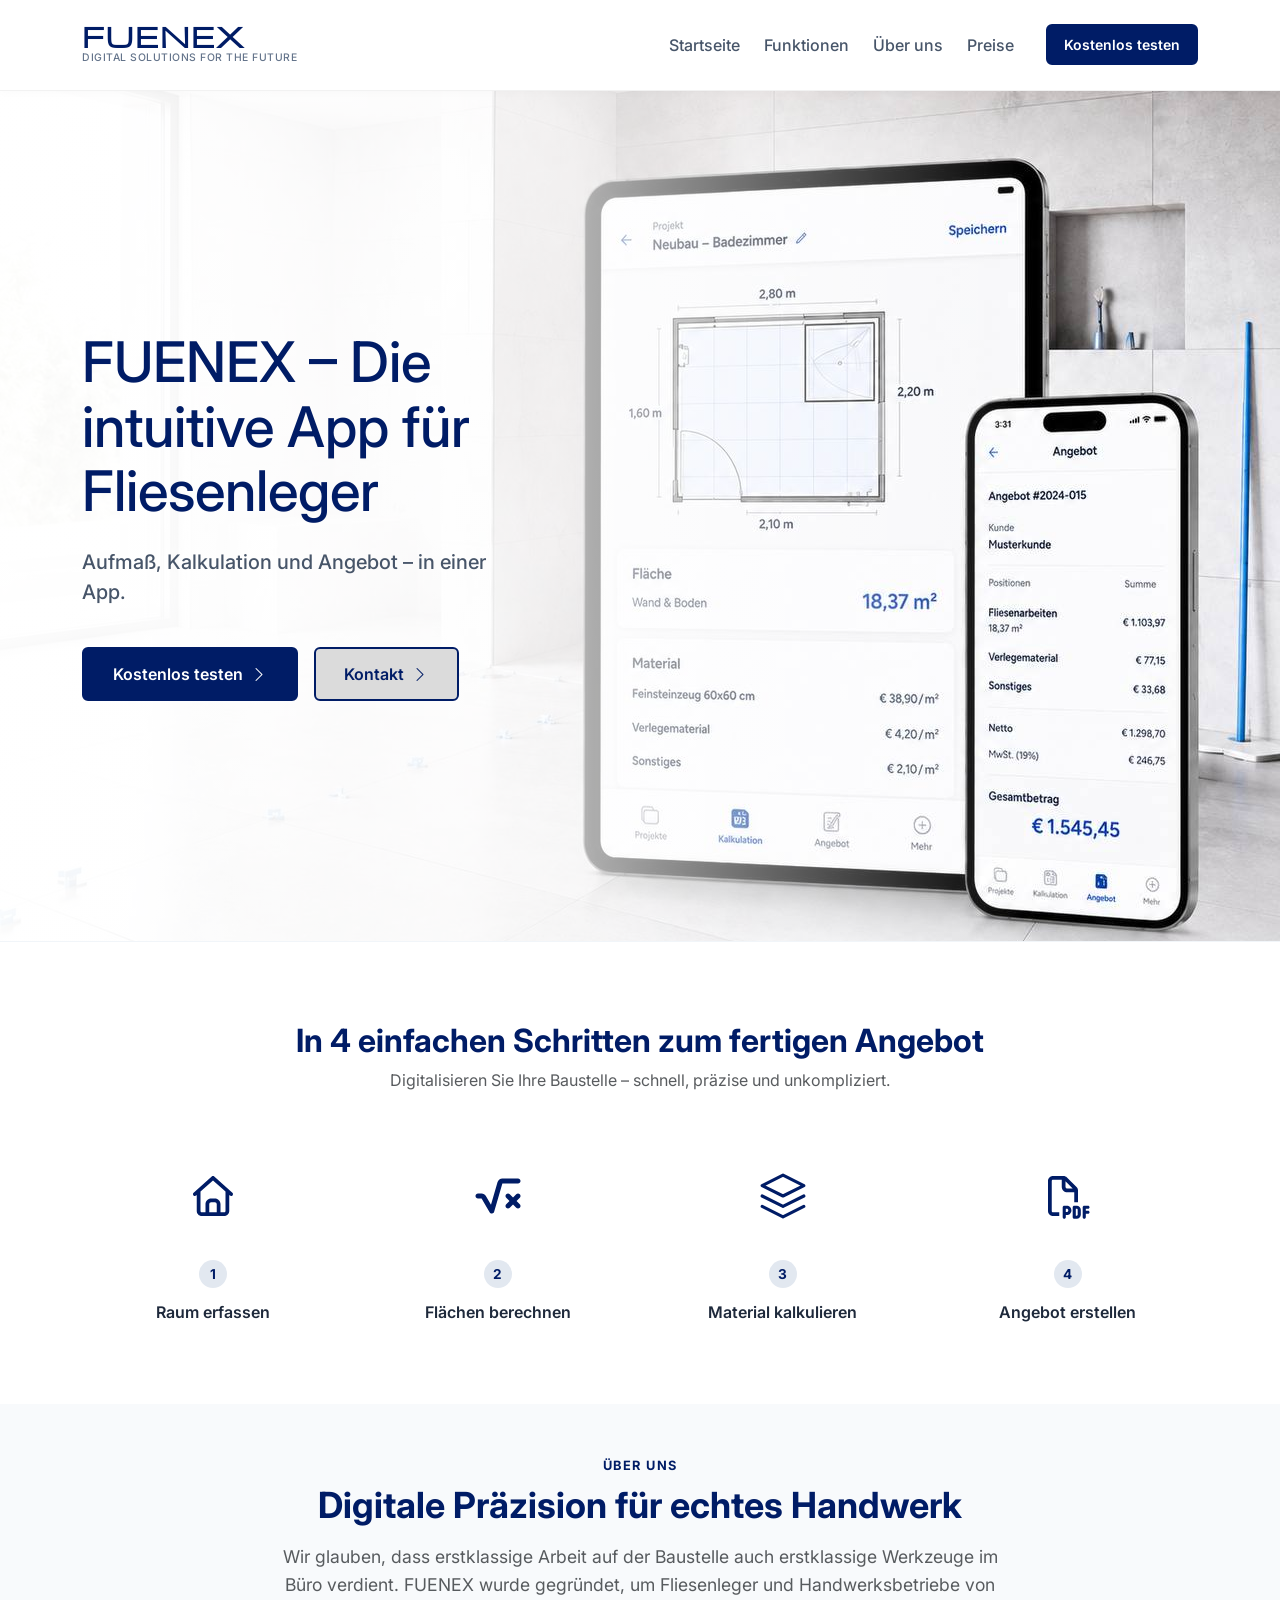
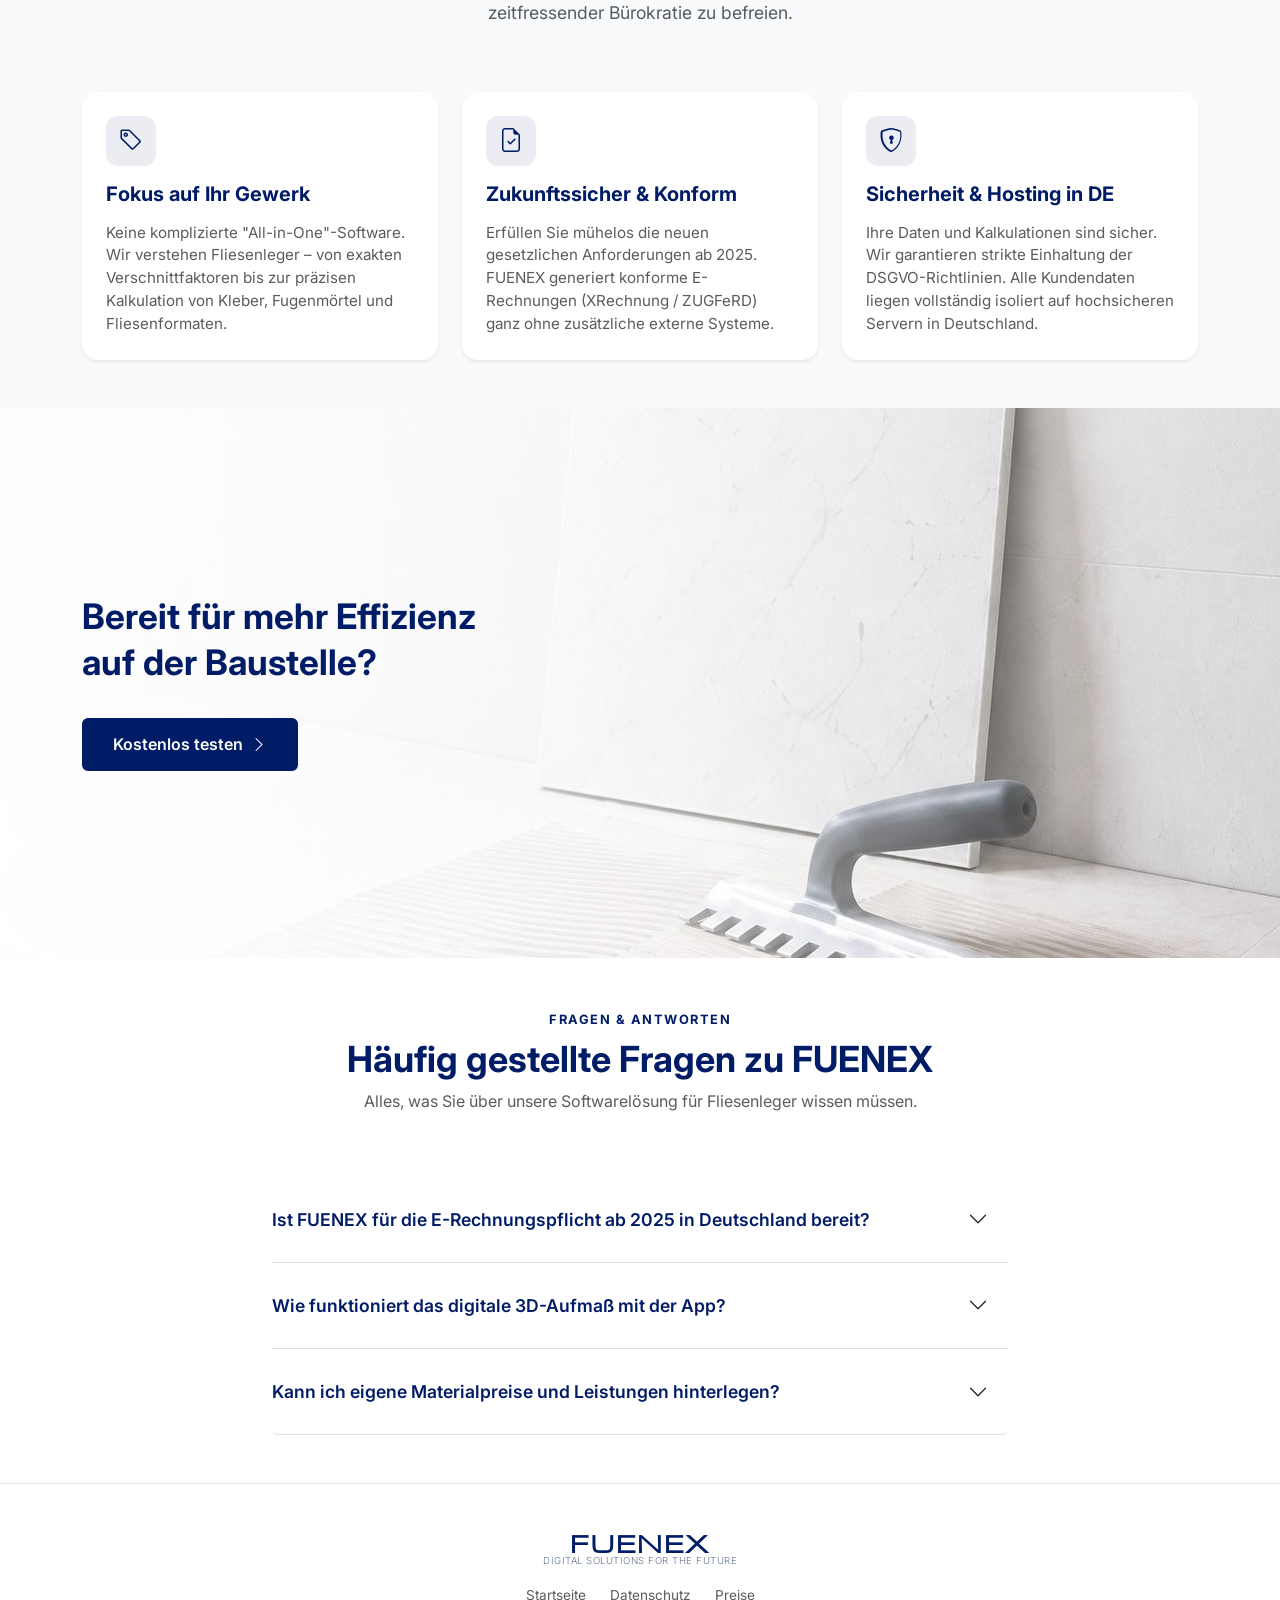
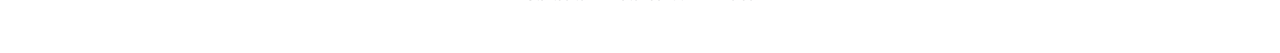
==== index.html @ 533737bd "update" ====
<!DOCTYPE html>
<html lang="de">

<head>
    <meta charset="UTF-8">
    <meta name="viewport" content="width=device-width, initial-scale=1.0">

    <!-- SEO: Оптимизированный заголовок (до 60 символов) -->
    <title>FUENEX | Die intuitive App für Fliesenleger</title>

    <!-- SEO: Мета-описание (140-160 символов с ключевыми словами) -->
    <meta name="description"
        content="Die Software & App für Fliesenleger in Deutschland. Mobiles Aufmaß, präzise Materialkalkulation und rechtssichere Angebote in unter 10 Minuten erstellen.">

    <!-- SEO: Каноническая ссылка -->
    <link rel="canonical" href="https://fuenex.de/">

    <!-- Social Media SEO (Open Graph) -->
    <meta property="og:type" content="website">
    <meta property="og:title" content="FUENEX | Die App für Fliesenleger - Aufmaß & Angebot">
    <meta property="og:description"
        content="Schnelles mobiles Aufmaß, präzise Materialberechnung und rechtssichere Angebote (ZUGFeRD/XRechnung) direkt auf der Baustelle erstellen.">
    <meta property="og:url" content="https://fuenex.de/">
    <meta property="og:image" content="https://fuenex.de/images/og-share.jpg">
    <meta property="og:site_name" content="FUENEX">

    <!-- Twitter Card -->
    <meta name="twitter:card" content="summary_large_image">
    <meta name="twitter:title" content="FUENEX | Die App für Fliesenleger">
    <meta name="twitter:description"
        content="Mobiles Aufmaß und rechtssichere Angebote für Fliesenleger-Betriebe direkt auf dem Smartphone erstellen.">

    <!-- Иконка -->
    <link rel="icon" type="image/svg+xml"
        href="data:image/svg+xml,<svg xmlns=%22http://www.w3.org/2000/svg%22 viewBox=%220 0 100 100%22><rect width=%22100%22 height=%22100%22 rx=%2225%22 fill=%22%23001C66%22/><text y=%2272%22 x=%2227%22 font-family=%22Inter, sans-serif%22 font-size=%2265%22 font-weight=%22800%22 fill=%22%23FFFFFF%22>F</text></svg>">

    <!-- Bootstrap 5 CSS -->
    <link href="https://cdn.jsdelivr.net/npm/bootstrap@5.3.2/dist/css/bootstrap.min.css" rel="stylesheet">
    <!-- Bootstrap Icons -->
    <link href="https://cdn.jsdelivr.net/npm/bootstrap-icons@1.11.1/font/bootstrap-icons.css" rel="stylesheet">
    <!-- Google Fonts -->
    <link rel="preconnect" href="https://fonts.googleapis.com">
    <link rel="preconnect" href="https://fonts.gstatic.com" crossorigin>
    <link
        href="https://fonts.googleapis.com/css2?family=Inter:wght@300;400;500;600;700;800&family=Michroma&display=swap"
        rel="stylesheet">
    <link rel="stylesheet" href="styles.css">

    <!-- Стили для плавного скролла и компенсации высоты закрепленного хедера -->
    <style>
        html {
            scroll-behavior: smooth;
            scroll-padding-top: 85px; 
        }
        
        .sticky-navbar {
            position: sticky;
            top: 0;
            z-index: 1030;
            background-color: rgba(255, 255, 255, 0.95);
            backdrop-filter: blur(8px);
            border-bottom: 1px solid rgba(0, 0, 0, 0.05);
            box-shadow: 0 2px 10px rgba(0, 0, 0, 0.02);
        }

        .navbar-nav .nav-link {
            color: #475569;
            font-weight: 500;
            transition: color 0.2s ease;
        }

        .navbar-nav .nav-link:hover,
        .navbar-nav .nav-link:focus {
            color: #001C66;
        }

    </style>

    <!-- SEO & AI: Схема 1 (SoftwareApplication) -->
    <script type="application/ld+json">
    {
        "@context": "https://schema.org",
        "@type": "SoftwareApplication",
        "name": "FUENEX",
        "operatingSystem": "iOS, Web",
        "applicationCategory": "BusinessApplication",
        "offers": {
          "@type": "Offer",
          "price": "0",
          "priceCurrency": "EUR"
        },
        "description": "Die intuitive App und Software für Fliesenleger. Erstellen Sie präzise Materialkalkulationen und rechtssichere Angebote direkt vor Ort beim Kunden.",
        "featureList": "Mobiles 3D-Aufmaß, Materialberechnung für Kleber und Fugenmörtel, PDF-Angebotserstellung, E-Rechnung GoBD-konform (ZUGFeRD/XRechnung)"
    }
    </script>

    <!-- SEO & AI: Схема 2 (FAQPage) -->
    <script type="application/ld+json">
    {
      "@context": "https://schema.org",
      "@type": "FAQPage",
      "mainEntity": [{
        "@type": "Question",
        "name": "Ist FUENEX für die E-Rechnungspflicht ab 2025 in Deutschland bereit?",
        "acceptedAnswer": {
          "@type": "Answer",
          "text": "Ja. FUENEX unterstützt die gesetzlichen Vorgaben der E-Rechnungspflicht in Deutschland ab dem 1. Januar 2025. Die App generiert automatisch GoBD-konforme elektronische Rechnungen im ZUGFeRD- und XRechnung-Format."
        }
      }, {
        "@type": "Question",
        "name": "Wie funktioniert das digitale 3D-Aufmaß mit der App?",
        "acceptedAnswer": {
          "@type": "Answer",
          "text": "Mit einem LiDAR-fähigen Apple-Gerät (ab iPhone 12 Pro) nutzt FUENEX die Apple RoomPlan API, um Wände, Fenster, Türen und Nischen automatisch zu vermessen. Für andere Geräte gibt es einen manuellen Eingabemodus."
        }
      }, {
        "@type": "Question",
        "name": "Kann ich eigene Materialpreise und Leistungen hinterlegen?",
        "acceptedAnswer": {
          "@type": "Answer",
          "text": "Ja. Im Firmenprofil können Sie eigene Leistungskataloge und Material-Preislisten für Fliesen, Kleber, Fugenmörtel und Arbeitszeit anlegen, die automatisch für die Angebotserstellung genutzt werden."
        }
      }]
    }
    </script>

    <script>
        !function(t,e){var o,n,p,r;e.__SV||(window.posthog=e,e._i=[],e.init=function(i,s,a){function g(t,e){var o=e.split(".");2==o.length&&(t=t[o[0]],e=o[1]),t[e]=function(){t.push([e].concat(Array.prototype.slice.call(arguments,0)))}}var u=e;for("undefined"!=typeof a?u=e[a]=[]:a="posthog",u.people=u.people||[],u.toString=function(t){var e="posthog";return"posthog"!==a&&(e+="."+a),t||(e+=" (stub)"),e},u.people.toString=function(){return u.toString(1)+".people (stub)"},o="capture identify alias people.set people.set_once set_config register register_once unregister opt_out_capturing has_opted_out_capturing opt_in_capturing reset isFeatureEnabled onFeatureFlags getFeatureFlag getFeatureFlagPayload reloadFeatureFlags group updateEarlyAccessFeatureEnrollment getEarlyAccessFeatures getActiveMatchingSurveys getSurveys onSessionId".split(" "),n=0;n<o.length;n++)g(u,o[n]);e._i.push([i,s,a])},e.__SV=1.0,o=t.createElement("script"),o.type="text/javascript",o.async=!0,o.src=s.api_host+"/static/array.js",(r=t.getElementsByTagName("script")[0]).parentNode.insertBefore(o,r))}
        (document,window.posthog||[]);
        posthog.init('<ВАШ_API_KEY_ИЗ_КАБИНЕТА>', {api_host: 'https://us.i.posthog.com'})
    </script>
    
</head>

<body>

    <!-- Навигация (Закрепленная адаптивная шапка) -->
    <nav class="navbar navbar-expand-lg sticky-navbar">
        <div class="container">
            <!-- Логотип -->
            <a class="navbar-brand d-flex flex-column align-items-start" href="#home">
                <span class="brand-logo">FUENEX</span>
                <span class="brand-sub">Digital Solutions for the Future</span>
            </a>

            <!-- Мобильная кнопка-гамбургер -->
            <button class="navbar-toggler border-0" type="button" data-bs-toggle="collapse" data-bs-target="#navbarNav"
                aria-controls="navbarNav" aria-expanded="false" aria-label="Toggle navigation">
                <span class="navbar-toggler-icon"></span>
            </button>

            <!-- Меню навигации -->
            <div class="collapse navbar-collapse" id="navbarNav">
                <ul class="navbar-nav ms-auto align-items-lg-center gap-2 pt-3 pt-lg-0">
                    <li class="nav-item">
                        <a class="nav-link" href="#home">Startseite</a>
                    </li>
                    <li class="nav-item">
                        <a class="nav-link" href="#funktionen">Funktionen</a>
                    </li>
                    <li class="nav-item">
                        <a class="nav-link" href="#ueber-uns">Über uns</a>
                    </li>
                    <li class="nav-item">
                        <a class="nav-link" href="preise.html">Preise</a>
                    </li>
                    <li class="nav-item ms-lg-3 mt-2 mt-lg-0">
                        <a href="https://home-build.smartsoftsystem.de"
                            class="btn btn-custom-primary btn-sm py-2 px-3 w-100 w-lg-auto text-white">
                            Kostenlos testen
                        </a>
                    </li>
                </ul>
            </div>
        </div>
    </nav>

    <!-- Первый экран (Hero) - Картинка на фоне, text поверх -->
    <header class="hero-section" id="home">
        <div class="container">
            <div class="row">
                <!-- Текст занимает 5 колонок из 12 на больших экранах -->
                <div class="col-lg-5 text-center text-lg-start">
                    <h1 class="hero-title ">FUENEX – Die intuitive App für Fliesenleger</h1>
                    <p class="hero-subtitle">Aufmaß, Kalkulation und Angebot – in einer App.</p>
                    <div class="d-flex flex-column flex-sm-row justify-content-center justify-content-lg-start gap-3">
                        <a href="https://home-build.smartsoftsystem.de" class="btn btn-custom-primary">
                            Kostenlos testen <i class="bi bi-chevron-right ms-1"></i>
                        </a>
                        <button type="button" class="btn btn-custom-outline button_contact_us"
                            data-bs-toggle="modal" data-bs-target="#contactModal">
                            Kontakt <i class="bi bi-chevron-right ms-1"></i>
                        </button>
                    </div>
                </div>
            </div>
        </div>
    </header>

    <!-- Блок процесса (Шаги 1-4) -->
    <section class="process-section" id="funktionen">
        <div class="container">
            <div class="row justify-content-center mb-5">
                <div class="col-lg-8 text-center">
                    <h2 class="fw-bold" style="color: #001C66; font-size: 2rem;">In 4 einfachen Schritten zum fertigen Angebot</h2>
                    <p class="text-muted">Digitalisieren Sie Ihre Baustelle – schnell, präzise und unkompliziert.</p>
                </div>
            </div>

            <div class="row g-4 justify-content-center">

                <!-- Шаг 1 -->
                <div class="col-6 col-lg-3">
                    <div class="step-container">
                        <div class="step-icon-wrapper">
                            <svg xmlns="http://www.w3.org/2000/svg" viewBox="0 0 640 640">
                                <path
                                    d="M304 70.1C313.1 61.9 326.9 61.9 336 70.1L568 278.1C577.9 286.9 578.7 302.1 569.8 312C560.9 321.9 545.8 322.7 535.9 313.8L527.9 306.6L527.9 511.9C527.9 547.2 499.2 575.9 463.9 575.9L175.9 575.9C140.6 575.9 111.9 547.2 111.9 511.9L111.9 306.6L103.9 313.8C94 322.6 78.9 321.8 70 312C61.1 302.2 62 287 71.8 278.1L304 70.1zM320 120.2L160 263.7L160 512C160 520.8 167.2 528 176 528L224 528L224 424C224 384.2 256.2 352 296 352L344 352C383.8 352 416 384.2 416 424L416 528L464 528C472.8 528 480 520.8 480 512L480 263.7L320 120.3zM272 528L368 528L368 424C368 410.7 357.3 400 344 400L296 400C282.7 400 272 410.7 272 424L272 528z" />
                            </svg>
                        </div>
                        <div class="step-number">1</div>
                        <div class="step-text">Raum erfassen</div>
                    </div>
                </div>

                <!-- Шаг 2 -->
                <div class="col-6 col-lg-3">
                    <div class="step-container">
                        <div class="step-icon-wrapper">
                            <svg xmlns="http://www.w3.org/2000/svg" viewBox="0 0 640 640">
                                <path
                                    d="M314.6 142.1C322.6 114.8 347.6 96 376 96L576 96C593.7 96 608 110.3 608 128C608 145.7 593.7 160 576 160L376 160L270.7 521C267.1 533.3 256.6 542.2 243.9 543.8C231.2 545.4 218.8 539.2 212.4 528.2L109.6 352L64 352C46.3 352 32 337.7 32 320C32 302.3 46.3 288 64 288L109.6 288C132.4 288 153.4 300.1 164.9 319.8L230.1 431.6L314.5 142.1zM425.4 297.4C437.9 284.9 458.2 284.9 470.7 297.4L512.1 338.8L553.5 297.4C566 284.9 586.3 284.9 598.8 297.4C611.3 309.9 611.3 330.2 598.8 342.7L557.4 384.1L598.8 425.5C611.3 438 611.3 458.3 598.8 470.8C586.3 483.3 566 483.3 553.5 470.8L512.1 429.4L470.7 470.8C458.2 483.3 437.9 483.3 425.4 470.8C412.9 458.3 412.9 438 425.4 425.5L466.8 384.1L425.4 342.7C412.9 330.2 412.9 309.9 425.4 297.4z" />
                            </svg>
                        </div>
                        <div class="step-number">2</div>
                        <div class="step-text">Flächen berechnen</div>
                    </div>
                </div>

                <!-- Шаг 3 -->
                <div class="col-6 col-lg-3">
                    <div class="step-container">
                        <div class="step-icon-wrapper">
                            <!-- SVG иконка слоев материала -->
                            <svg viewBox="0 0 24 24" fill="none" stroke="currentColor" stroke-width="1.5"
                                stroke-linecap="round" stroke-linejoin="round">
                                <path d="M12 2L2 7l10 5 10-5-10-5zM2 17l10 5 10-5M2 12l10 5 10-5" />
                            </svg>
                        </div>
                        <div class="step-number">3</div>
                        <div class="step-text">Material kalkulieren</div>
                    </div>
                </div>

                <!-- Шаг 4 -->
                <div class="col-6 col-lg-3">
                    <div class="step-container">
                        <div class="step-icon-wrapper">
                            <svg xmlns="http://www.w3.org/2000/svg" viewBox="0 0 640 640">
                                <path
                                    d="M240 112L128 112C119.2 112 112 119.2 112 128L112 512C112 520.8 119.2 528 128 528L208 528L208 576L128 576C92.7 576 64 547.3 64 512L64 128C64 92.7 92.7 64 128 64L261.5 64C278.5 64 294.8 70.7 306.8 82.7L429.3 205.3C441.3 217.3 448 233.6 448 250.6L448 400.1L400 400.1L400 272.1L312 272.1C272.2 272.1 240 239.9 240 200.1L240 112.1zM380.1 224L288 131.9L288 200C288 213.3 298.7 224 312 224L380.1 224zM272 444L304 444C337.1 444 364 470.9 364 504C364 537.1 337.1 564 304 564L292 564L292 592C292 603 283 612 272 612C261 612 252 603 252 592L252 464C252 453 261 444 272 444zM304 524C315 524 324 515 324 504C324 493 315 484 304 484L292 484L292 524L304 524zM400 444L432 444C460.7 444 484 467.3 484 496L484 560C484 588.7 460.7 612 432 612L400 612C389 612 380 603 380 592L380 464C380 453 389 444 400 444zM432 572C438.6 572 444 566.6 444 560L444 496C444 489.4 438.6 484 432 484L420 484L420 572L432 572zM508 464C508 453 517 444 528 444L576 444C587 444 596 453 596 464C596 475 587 484 576 484L548 484L548 508L576 508C587 508 596 517 596 528C596 539 587 548 576 548L548 548L548 592C548 603 539 612 528 612C517 612 508 603 508 592L508 464z" />
                            </svg>
                        </div>
                        <div class="step-number">4</div>
                        <div class="step-text">Angebot erstellen</div>
                    </div>
                </div>

            </div>
        </div>
    </section>

    <!-- Секция "Über uns" (О нас) -->
    <section class="about-section py-5" style="background-color: #f8fafc;" id="ueber-uns">
        <div class="container">
            <div class="row justify-content-center mb-5">
                <div class="col-lg-8 text-center">
                    <span class="text-uppercase fw-bold"
                        style="font-size: 0.8rem; letter-spacing: 1.5px; color: #001C66;">Über uns</span>
                    <h2 class="mt-2 fw-bold" style="color: #001C66; font-size: 2.25rem;">Digitale Präzision für echtes
                        Handwerk</h2>
                    <p class="text-muted mt-3" style="font-size: 1.1rem; line-height: 1.6;">
                        Wir glauben, dass erstklassige Arbeit auf der Baustelle auch erstklassige Werkzeuge im Büro
                        verdient.
                        FUENEX wurde gegründet, um Fliesenleger und Handwerksbetriebe von zeitfressender Bürokratie zu
                        befreien.
                    </p>
                </div>
            </div>

            <div class="row g-4">
                <!-- Карточка 1: Фокус на плиточниках -->
                <div class="col-md-4">
                    <div class="card h-100 border-0 shadow-sm p-4" style="border-radius: 16px;">
                        <div class="mb-3 d-flex align-items-center justify-content-center"
                            style="width: 50px; height: 50px; background-color: rgba(0, 28, 102, 0.08); border-radius: 12px;">
                            <i class="bi bi-tag" style="font-size: 1.5rem; color: #001C66;"></i>
                        </div>
                        <h3 class="fw-bold h5 mb-3" style="color: #001C66;">Fokus auf Ihr Gewerk</h3>
                        <p class="text-muted mb-0" style="font-size: 0.95rem; line-height: 1.5;">
                            Keine komplizierte "All-in-One"-Software. Wir verstehen Fliesenleger – von exakten
                            Verschnittfaktoren bis zur präzisen Kalkulation von Kleber, Fugenmörtel und Fliesenformaten.
                        </p>
                    </div>
                </div>

                <!-- Карточка 2: Соответствие законам (E-Rechnung) -->
                <div class="col-md-4">
                    <div class="card h-100 border-0 shadow-sm p-4" style="border-radius: 16px;">
                        <div class="mb-3 d-flex align-items-center justify-content-center"
                            style="width: 50px; height: 50px; background-color: rgba(0, 28, 102, 0.08); border-radius: 12px;">
                            <i class="bi bi-file-earmark-check" style="font-size: 1.5rem; color: #001C66;"></i>
                        </div>
                        <h3 class="fw-bold h5 mb-3" style="color: #001C66;">Zukunftssicher & Konform</h3>
                        <p class="text-muted mb-0" style="font-size: 0.95rem; line-height: 1.5;">
                            Erfüllen Sie mühelos die neuen gesetzlichen Anforderungen ab 2025. FUENEX generiert konforme
                            E-Rechnungen (XRechnung / ZUGFeRD) ganz ohne zusätzliche externe Systeme.
                        </p>
                    </div>
                </div>

                <!-- Карточка 3: Безопасность и серверы в Германии -->
                <div class="col-md-4">
                    <div class="card h-100 border-0 shadow-sm p-4" style="border-radius: 16px;">
                        <div class="mb-3 d-flex align-items-center justify-content-center"
                            style="width: 50px; height: 50px; background-color: rgba(0, 28, 102, 0.08); border-radius: 12px;">
                            <i class="bi bi-shield-lock" style="font-size: 1.5rem; color: #001C66;"></i>
                        </div>
                        <h3 class="fw-bold h5 mb-3" style="color: #001C66;">Sicherheit & Hosting in DE</h3>
                        <p class="text-muted mb-0" style="font-size: 0.95rem; line-height: 1.5;">
                            Ihre Daten und Kalkulationen sind sicher. Wir garantieren strikte Einhaltung der
                            DSGVO-Richtlinien. Alle Kundendaten liegen vollständig isoliert auf hochsicheren Servern in
                            Deutschland.
                        </p>
                    </div>
                </div>
            </div>
        </div>
    </section>

    <!-- Секция CTA - Картинка на фоне, текст поверх -->
    <section class="cta-section">
        <div class="container">
            <div class="row">
                <div class="col-lg-6 text-center text-lg-start">
                    <h2 class="cta-title">Bereit für mehr Effizienz<br>auf der Baustelle?</h2>
                    <a href="https://home-build.smartsoftsystem.de" class="btn btn-custom-primary">
                        Kostenlos testen <i class="bi bi-chevron-right ms-1"></i>
                    </a>
                </div>
            </div>
        </div>
    </section>

    <!-- SEO & AI: FAQ Sektion (Оптимизация для ИИ-поисковиков) -->
    <section class="faq-section py-5" id="faq" style="background-color: #ffffff;">
        <div class="container">
            <div class="row justify-content-center mb-5">
                <div class="col-lg-8 text-center">
                    <span class="text-uppercase fw-bold"
                        style="font-size: 0.8rem; letter-spacing: 1.5px; color: #001C66;">Fragen & Antworten</span>
                    <h2 class="mt-2 fw-bold" style="color: #001C66; font-size: 2.25rem;">Häufig gestellte Fragen zu
                        FUENEX</h2>
                    <p class="text-muted">Alles, was Sie über unsere Softwarelösung für Fliesenleger wissen müssen.</p>
                </div>
            </div>

            <div class="row justify-content-center">
                <div class="col-lg-8">
                    <div class="accordion border-0" id="faqAccordion">

                        <!-- Вопрос 1 (Про E-Rechnung) -->
                        <div class="accordion-item border-0 border-bottom py-3">
                            <h3 class="accordion-header" id="headingOne">
                                <button
                                    class="accordion-button collapsed fw-semibold bg-transparent text-dark shadow-none ps-0"
                                    type="button" data-bs-toggle="collapse" data-bs-target="#collapseOne"
                                    aria-expanded="false" aria-controls="collapseOne"
                                    style="font-size: 1.1rem; color: #001C66 !important;">
                                    Ist FUENEX für die E-Rechnungspflicht ab 2025 in Deutschland bereit?
                                </button>
                            </h3>
                            <div id="collapseOne" class="accordion-collapse collapse" aria-labelledby="headingOne"
                                data-bs-parent="#faqAccordion">
                                <div class="accordion-body ps-0 text-muted"
                                    style="font-size: 0.95rem; line-height: 1.6;">
                                    Ja. FUENEX unterstützt die gesetzlichen Vorgaben der E-Rechnungspflicht für
                                    B2B-Umsätze in Deutschland ab dem 1. Januar 2025. Die App generiert automatisch
                                    strukturierte elektronische Rechnungen in den gängigen Formaten
                                    <strong>ZUGFeRD</strong> und <strong>XRechnung</strong>, die den GoBD-Richtlinien
                                    entsprechen.
                                </div>
                            </div>
                        </div>

                        <!-- Вопрос 2 (Про LiDAR / Aufmaß) -->
                        <div class="accordion-item border-0 border-bottom py-3">
                            <h3 class="accordion-header" id="headingTwo">
                                <button
                                    class="accordion-button collapsed fw-semibold bg-transparent text-dark shadow-none ps-0"
                                    type="button" data-bs-toggle="collapse" data-bs-target="#collapseTwo"
                                    aria-expanded="false" aria-controls="collapseTwo"
                                    style="font-size: 1.1rem; color: #001C66 !important;">
                                    Wie funktioniert das digitale 3D-Aufmaß mit der App?
                                </button>
                            </h3>
                            <div id="collapseTwo" class="accordion-collapse collapse" aria-labelledby="headingTwo"
                                data-bs-parent="#faqAccordion">
                                <div class="accordion-body ps-0 text-muted"
                                    style="font-size: 0.95rem; line-height: 1.6;">
                                    Mit einem LiDAR-fähigen Apple-Gerät (ab iPhone 12 Pro / iPad Pro) nutzt FUENEX die
                                    moderne <strong>Apple RoomPlan API</strong>. Sie scannen den Raum einfach mit der
                                    Kamera: Wände, Fenster, Türen und Nischen werden automatisch erkannt und
                                    zentimetergenau vermessen. Für ältere Geräte steht ein manueller Eingabemodus zur
                                    Verfügung.
                                </div>
                            </div>
                        </div>

                        <!-- Вопрос 3 (Про расчет материалов) -->
                        <div class="accordion-item border-0 border-bottom py-3">
                            <h3 class="accordion-header" id="headingThree">
                                <button
                                    class="accordion-button collapsed fw-semibold bg-transparent text-dark shadow-none ps-0"
                                    type="button" data-bs-toggle="collapse" data-bs-target="#collapseThree"
                                    aria-expanded="false" aria-controls="collapseThree"
                                    style="font-size: 1.1rem; color: #001C66 !important;">
                                    Kann ich eigene Materialpreise und Leistungen hinterlegen?
                                </button>
                            </h3>
                            <div id="collapseThree" class="accordion-collapse collapse" aria-labelledby="headingThree"
                                data-bs-parent="#faqAccordion">
                                <div class="accordion-body ps-0 text-muted"
                                    style="font-size: 0.95rem; line-height: 1.6;">
                                    Ja. In Ihrem persönlichen Firmenprofil können Sie einen eigenen Leistungskatalog und
                                    Material-Preislisten definieren. FUENEX nutzt diese Daten, um bei der Raumplanung
                                    automatisch die passenden Preise für Fliesen, Kleber, Fugenmörtel und Arbeitszeiten
                                    zu berechnen.
                                </div>
                            </div>
                        </div>

                    </div>
                </div>
            </div>
        </div>
    </section>

    <!-- Подвал -->
    <footer class="text-center">
        <div class="container">
            <div class="d-flex flex-column align-items-center mb-3">
                <span class="brand-logo"
                    style="font-weight: 800; font-size: 1.4rem; letter-spacing: 2px; color: var(--primary-color);">FUENEX</span>
                <span class="brand-sub"
                    style="font-size: 0.6rem; letter-spacing: 0.5px; text-transform: uppercase; color: #64748b;">Digital
                    Solutions for the Future</span>
            </div>
            <div class="d-flex justify-content-center gap-4">
                <a href="index.html" class="text-muted small text-decoration-none" style="font-size: 0.85rem;">Startseite</a>
                <a href="datenschutz.html" class="text-muted small text-decoration-none" style="font-size: 0.85rem;">Datenschutz</a>
                <a href="preise.html" class="text-muted small text-decoration-none" style="font-size: 0.85rem;">Preise</a>
            </div>
        </div>
    </footer>

    <!-- Kontakt-Formular (Modal) -->
    <div class="modal fade" id="contactModal" tabindex="-1" aria-labelledby="contactModalLabel" aria-hidden="true">
        <div class="modal-dialog modal-dialog-centered">
            <div class="modal-content border-0 shadow-lg" style="border-radius: 16px;">
                <div class="modal-header border-0 pb-0">
                    <h5 class="modal-title fw-bold" id="contactModalLabel" style="color: #001C66;">Kontakt aufnehmen</h5>
                    <button type="button" class="btn-close" data-bs-dismiss="modal" aria-label="Schließen"></button>
                </div>
                <div class="modal-body pt-2">
                    <p class="text-muted small mb-3">Schreiben Sie uns – wir melden uns schnellstmöglich zurück.</p>
                    <form id="contactForm" novalidate>
                        <div class="mb-3">
                            <label for="cf-name" class="form-label small fw-semibold">Name</label>
                            <input type="text" class="form-control" id="cf-name" name="name" maxlength="100" required>
                        </div>
                        <div class="mb-3">
                            <label for="cf-email" class="form-label small fw-semibold">E-Mail</label>
                            <input type="email" class="form-control" id="cf-email" name="email" maxlength="150" required>
                        </div>
                        <div class="mb-3">
                            <label for="cf-message" class="form-label small fw-semibold">Nachricht</label>
                            <textarea class="form-control" id="cf-message" name="message" rows="4" minlength="5"
                                maxlength="2000" required></textarea>
                        </div>
                        <div class="mb-3">
                            <div class="form-check">
                                <input class="form-check-input" type="checkbox" id="cf-consent" required>
                                <label class="form-check-label small" for="cf-consent" style="line-height: 1.5; color: #475569;">
                                    Ich stimme der Verarbeitung meiner personenbezogenen Daten gemäß der
                                    <a href="datenschutz.html" target="_blank" rel="noopener"
                                        style="color: #001C66; text-decoration: underline;">
                                        Datenschutzerklärung
                                    </a>
                                    zu. *
                                </label>
                            </div>
                        </div>
                        <!-- Honeypot: für Menschen unsichtbar, nur Bots füllen es aus -->
                        <div aria-hidden="true" style="position:absolute; left:-9999px; top:auto; width:1px; height:1px; overflow:hidden;">
                            <label>Website (bitte leer lassen)
                                <input type="text" id="cf-website" name="website" tabindex="-1" autocomplete="off">
                            </label>
                        </div>
                        <div id="cf-status" class="small mb-3" role="status" aria-live="polite"></div>
                        <button type="submit" id="cf-submit" class="btn btn-custom-primary w-100">
                            Nachricht senden <i class="bi bi-send ms-1"></i>
                        </button>
                    </form>
                </div>
            </div>
        </div>
    </div>

    <!-- Bootstrap 5 JS Bundle -->
    <script src="https://cdn.jsdelivr.net/npm/bootstrap@5.3.2/dist/js/bootstrap.bundle.min.js"></script>

    <!-- Kontaktformular -> Backend-Proxy (API-Key bleibt serverseitig) -->
    <script>
        (function () {
            // Backend-Basis-URL. Lokal automatisch localhost, sonst Produktions-Backend.
            var isLocal = ['localhost', '127.0.0.1'].indexOf(location.hostname) !== -1;
            var API_BASE = isLocal ? 'http://localhost:8083' : 'https://home-build-server.shk.solutions';
            var ENDPOINT = API_BASE + '/api/v1/feedback';

            var form = document.getElementById('contactForm');
            var statusEl = document.getElementById('cf-status');
            var submitBtn = document.getElementById('cf-submit');

            function setStatus(msg, type) {
                statusEl.textContent = msg;
                statusEl.className = 'small mb-3 ' + (type === 'error' ? 'text-danger' : 'text-success');
            }

            form.addEventListener('submit', async function (e) {
                e.preventDefault();
                if (!form.checkValidity()) {
                    form.reportValidity();
                    return;
                }
                setStatus('', '');
                submitBtn.disabled = true;

                var payload = {
                    name: document.getElementById('cf-name').value.trim(),
                    email: document.getElementById('cf-email').value.trim(),
                    message: document.getElementById('cf-message').value.trim(),
                    website: document.getElementById('cf-website').value // Honeypot
                };

                try {
                    var res = await fetch(ENDPOINT, {
                        method: 'POST',
                        headers: { 'Content-Type': 'application/json' },
                        body: JSON.stringify(payload)
                    });
                    if (res.ok) {
                        setStatus('Vielen Dank! Ihre Nachricht wurde gesendet.', 'success');
                        form.reset();
                    } else {
                        setStatus('Es ist ein Fehler aufgetreten. Bitte versuchen Sie es später erneut.', 'error');
                    }
                } catch (err) {
                    setStatus('Verbindung fehlgeschlagen. Bitte versuchen Sie es später erneut.', 'error');
                } finally {
                    submitBtn.disabled = false;
                }
            });
        })();
    </script>
</body>

</html>
---- styles.css ----
:root {
    --primary-color: #001C66;
    /* Темно-синий бренд-цвет */
    --accent-color: #0d6efd;
    --text-dark: #1e293b;
}

body {
    font-family: 'Inter', sans-serif;
    color: var(--text-dark);
    background-color: #ffffff;
    overflow-x: hidden;
}

html {
    scroll-behavior: smooth;
    /* Высота хедера ~80px. Добавляем отступ, чтобы хедер не перекрывал заголовки секций при клике */
    scroll-padding-top: 85px; 
}

/* Фиксируем белый фон и тень для закрепленной шапки */
.sticky-navbar {
    position: sticky;
    top: 0;
    z-index: 1030;
    background-color: rgba(255, 255, 255, 0.95);
    backdrop-filter: blur(8px);
    border-bottom: 1px solid rgba(0, 0, 0, 0.05);
    box-shadow: 0 2px 10px rgba(0, 0, 0, 0.02);
}

.navbar-nav .nav-link {
    color: #475569;
    font-weight: 500;
    transition: color 0.2s ease;
}

.navbar-nav .nav-link:hover,
.navbar-nav .nav-link:focus {
    color: #001C66;
}

/* Навигация */
.navbar {
    padding: 1.2rem 0;
    background-color: #ffffff;
    position: relative;
    z-index: 10;
}

.navbar-brand .brand-logo {
    font-weight: 800;
    font-size: 1.6rem;
    letter-spacing: 2px;
    color: var(--primary-color);
    line-height: 1;
}

.navbar-brand .brand-sub {
    font-size: 0.65rem;
    font-weight: 500;
    color: #64748b;
    letter-spacing: 0.5px;
    text-transform: uppercase;
}

/* --- СТИЛИЗАЦИЯ ЛОГОТИПА ШРИФТОМ MICHROMA --- */
.brand-logo {
    font-family: 'Michroma', sans-serif;
    font-size: 1.4rem;
    /* Шрифт Michroma довольно широкий, поэтому 1.4rem — оптимальный размер */
    letter-spacing: 1px;
    color: var(--primary-color);
    line-height: 1;
    text-transform: uppercase;
    display: inline-block;
}

.brand-sub {
    font-size: 0.65rem;
    font-weight: 300;
    color: #64748b;
    letter-spacing: 0.5px;
    text-transform: uppercase;
}

/* --- ПЕРВЫЙ ЭКРАН (HERO) НА ВЕСЬ ЭКРАН --- */
.hero-section {
    position: relative;
    width: 100%;
    /* Минимальная высота блока */
    min-height: 850px;
    display: flex;
    align-items: center;
    /* Картинка на весь фон + градиент для читаемости текста */
    background-image:
        linear-gradient(90deg, rgba(255, 255, 255, 0.95) 0%, rgba(255, 255, 255, 0.7) 45%, rgba(255, 255, 255, 0) 80%),
        url('fuenex_main.jpg');
    background-size: cover;
    background-position: center;
    background-repeat: no-repeat;
}

/* Мобильная версия первого экрана */
@media (max-width: 991px) {
    .hero-section {
        padding: 4rem 0 10rem 0;
        /* На мобильных градиент идет сверху вниз, чтобы текст читался, а внизу была видна картинка */
        background-image:
            linear-gradient(180deg, rgba(255, 255, 255, 0.95) 0%, rgba(255, 255, 255, 0.8) 50%, rgba(255, 255, 255, 0) 100%),
            url('fuenex_main.jpg');
        background-position: center right;
    }
}

.hero-title {
    font-weight: 500;
    font-size: 3.5rem;
    color: var(--primary-color);
    line-height: 1.15;
    margin-bottom: 1.5rem;
}

@media (max-width: 991px) {
    .hero-title {
        font-size: 2.8rem;
    }
}

.hero-subtitle {
    font-size: 1.25rem;
    color: #475569;
    margin-bottom: 2.5rem;
    font-weight: 500;
}

/* Кнопки */
.btn-custom-primary {
    background-color: var(--primary-color);
    color: #ffffff;
    font-weight: 600;
    padding: 0.8rem 1.8rem;
    border-radius: 6px;
    border: 2px solid var(--primary-color);
    transition: all 0.2s ease-in-out;
    text-decoration: none;
}

.btn-custom-primary:hover {
    background-color: #001242;
    border-color: #001242;
    color: #ffffff;
}

.btn-custom-outline {
    background-color: transparent;
    color: var(--primary-color);
    font-weight: 600;
    padding: 0.8rem 1.8rem;
    border-radius: 6px;
    border: 2px solid var(--primary-color);
    transition: all 0.2s ease-in-out;
    text-decoration: none;
}

.btn-custom-outline:hover {
    background-color: var(--primary-color);
    color: #ffffff;
}

/* --- БЛОК ПРОЦЕССА (Шаги 1-4) --- */
.process-section {
    padding: 5rem 0;
    background-color: #ffffff;
    border-top: 1px solid #f1f5f9;
}

.step-container {
    text-align: center;
    position: relative;
}

@media (min-width: 992px) {
    .step-container:not(:last-child)::after {
        content: '';
        position: absolute;
        top: 25%;
        right: -15%;
        width: 30%;
        height: 2px;
        border-top: 2px dashed #cbd5e1;
        z-index: 1;
    }
}

.step-icon-wrapper {
    width: 80px;
    height: 80px;
    margin: 0 auto 1.5rem auto;
    display: flex;
    align-items: center;
    justify-content: center;
    background-color: #ffffff;
    z-index: 2;
    position: relative;
}

/* --- УНИВЕРСАЛЬНЫЙ ЦВЕТ И РАЗМЕР ДЛЯ ИКОНОК --- */
.step-icon-wrapper svg {
    width: 50px;
    height: 50px;
}

/* Окрашивание для иконок с заливкой (Font Awesome - Шаги 1, 2, 4) */
.step-icon-wrapper svg path {
    fill: var(--primary-color);
}

/* Окрашивание для контурных иконок (Шаг 3) */
.step-icon-wrapper svg[stroke="currentColor"] {
    stroke: var(--primary-color) !important;
}

.step-icon-wrapper svg[stroke="currentColor"] path {
    stroke: var(--primary-color) !important;
    fill: none !important;
    /* Отменяем заливку для контурных иконок */
}

.step-number {
    display: inline-flex;
    align-items: center;
    justify-content: center;
    width: 28px;
    height: 28px;
    background-color: #e2e8f0;
    color: var(--primary-color);
    border-radius: 50%;
    font-weight: 700;
    font-size: 0.85rem;
    margin-bottom: 0.75rem;
}

.step-text {
    font-weight: 600;
    font-size: 1rem;
    color: var(--text-dark);
}

/* --- ВТОРАЯ СЕКЦИЯ (CTA ПЕРЕД ПОДВАЛОМ) НА ВЕСЬ ЭКРАН --- */
.cta-section {
    position: relative;
    width: 100%;
    min-height: 550px;
    padding: 6rem 0;
    display: flex;
    align-items: center;
    /* Картинка плитки на весь фон */
    background-image:
        linear-gradient(90deg, rgba(255, 255, 255, 0.95) 0%, rgba(255, 255, 255, 0.7) 45%, rgba(255, 255, 255, 0) 100%),
        url('fuenex_befor_footer.jpg');
    background-size: cover;
    background-position: center;
    background-repeat: no-repeat;
}

.button_contact_us {
    background-color: #dbdbdb;
}

/* Мобильная версия второй секции */
@media (max-width: 991px) {
    .cta-section {
        padding: 4rem 0 10rem 0;
        background-image:
            linear-gradient(180deg, rgba(255, 255, 255, 0.95) 0%, rgba(255, 255, 255, 0.8) 50%, rgba(255, 255, 255, 0) 100%),
            url('fuenex_befor_footer.jpg');
        background-position: center;
    }
}

.cta-title {
    font-weight: 700;
    font-size: 2.2rem;
    color: var(--primary-color);
    line-height: 1.3;
    margin-bottom: 2rem;
}

/* Подвал */
footer {
    padding: 3rem 0;
    background-color: #ffffff;
    border-top: 1px solid #e2e8f0;
}
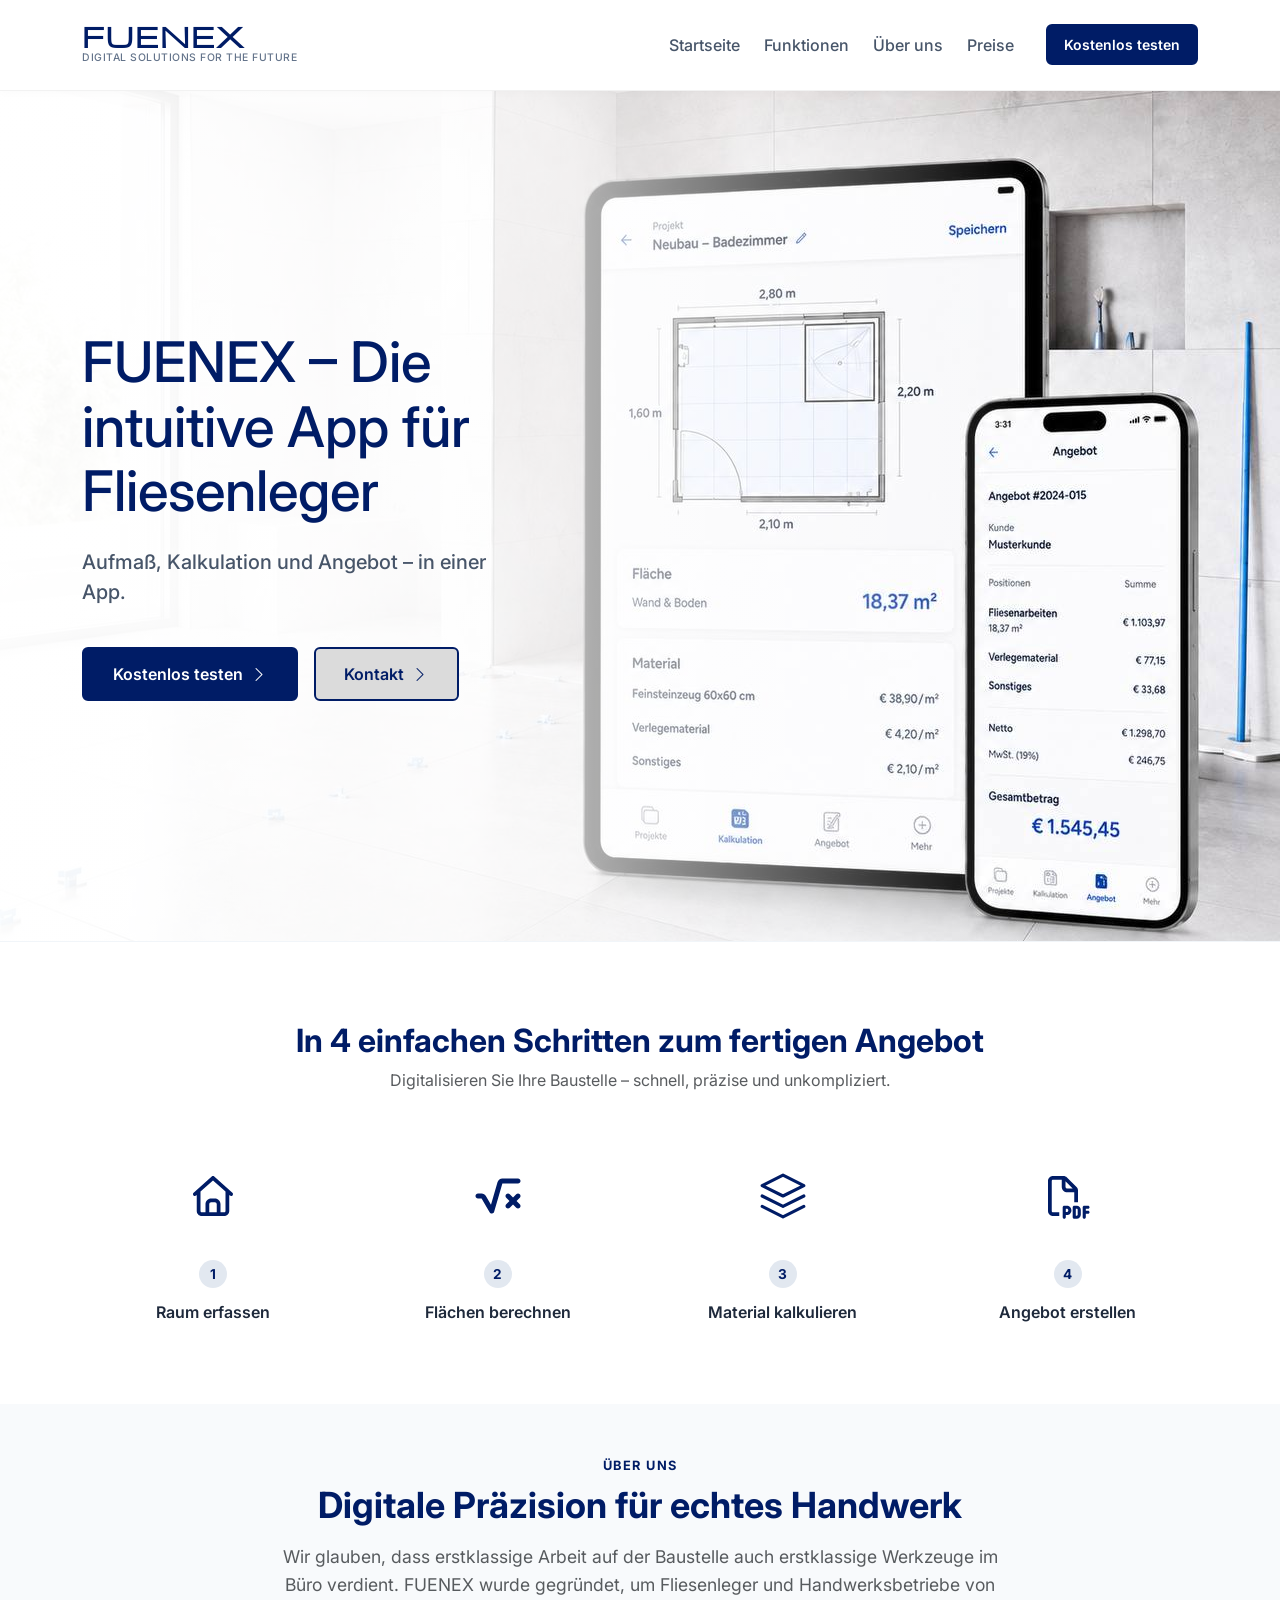
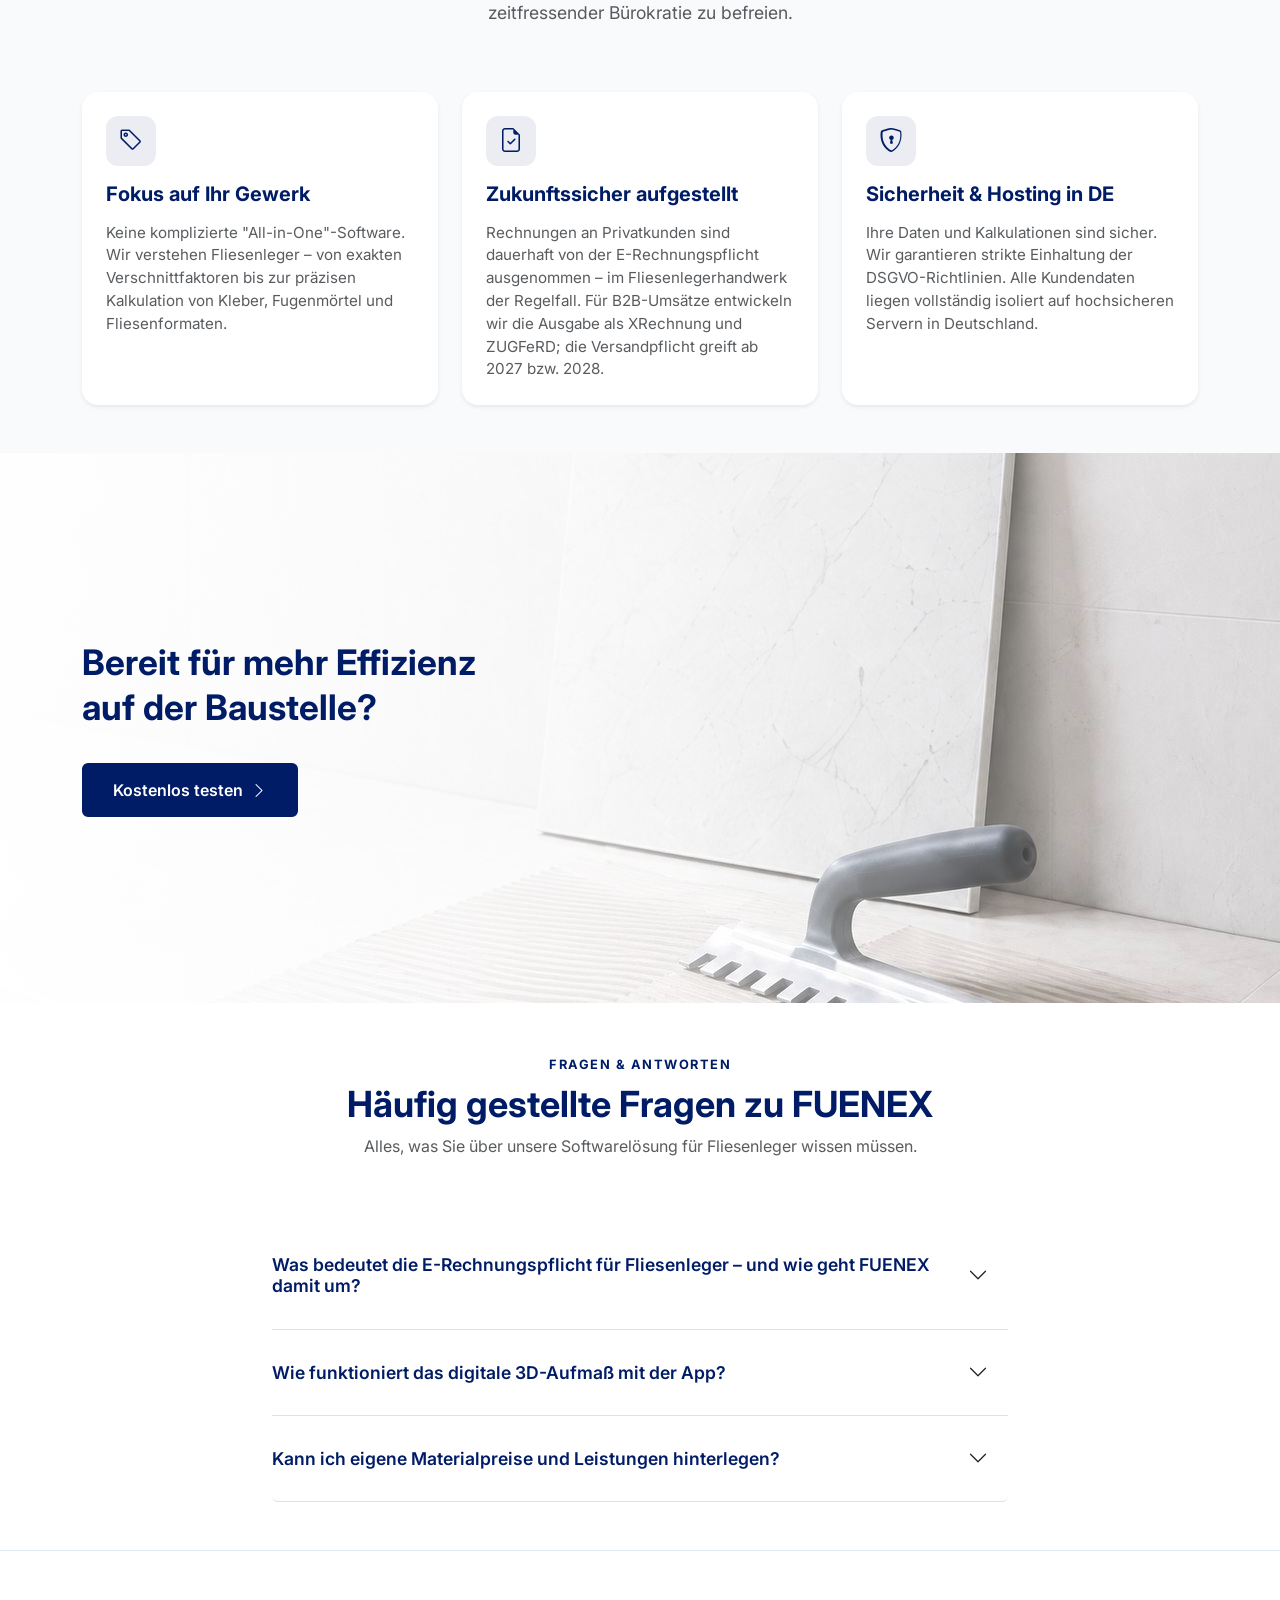
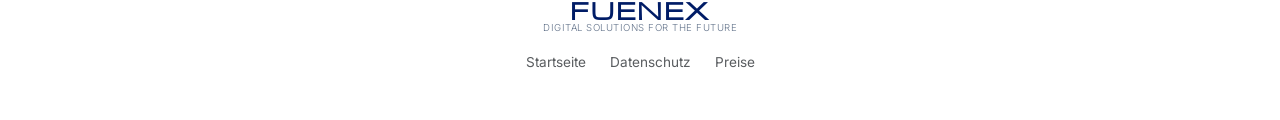
==== commit 1890d4ee: "update info in landing" ====
--- a/index.html
+++ b/index.html
@@ -19,7 +19,7 @@
     <meta property="og:type" content="website">
     <meta property="og:title" content="FUENEX | Die App für Fliesenleger - Aufmaß & Angebot">
     <meta property="og:description"
-        content="Schnelles mobiles Aufmaß, präzise Materialberechnung und rechtssichere Angebote (ZUGFeRD/XRechnung) direkt auf der Baustelle erstellen.">
+        content="Schnelles mobiles Aufmaß, präzise Materialberechnung und professionelle Angebote als PDF – direkt auf der Baustelle erstellen.">
     <meta property="og:url" content="https://fuenex.de/">
     <meta property="og:image" content="https://fuenex.de/images/og-share.jpg">
     <meta property="og:site_name" content="FUENEX">
@@ -90,7 +90,7 @@
           "priceCurrency": "EUR"
         },
         "description": "Die intuitive App und Software für Fliesenleger. Erstellen Sie präzise Materialkalkulationen und rechtssichere Angebote direkt vor Ort beim Kunden.",
-        "featureList": "Mobiles 3D-Aufmaß, Materialberechnung für Kleber und Fugenmörtel, PDF-Angebotserstellung, E-Rechnung GoBD-konform (ZUGFeRD/XRechnung)"
+        "featureList": "Mobiles 3D-Aufmaß, Materialberechnung für Kleber und Fugenmörtel, PDF-Angebotserstellung"
     }
     </script>
 
@@ -101,10 +101,10 @@
       "@type": "FAQPage",
       "mainEntity": [{
         "@type": "Question",
-        "name": "Ist FUENEX für die E-Rechnungspflicht ab 2025 in Deutschland bereit?",
+        "name": "Was bedeutet die E-Rechnungspflicht für Fliesenleger \u2013 und wie geht FUENEX damit um?",
         "acceptedAnswer": {
           "@type": "Answer",
-          "text": "Ja. FUENEX unterstützt die gesetzlichen Vorgaben der E-Rechnungspflicht in Deutschland ab dem 1. Januar 2025. Die App generiert automatisch GoBD-konforme elektronische Rechnungen im ZUGFeRD- und XRechnung-Format."
+          "text": "Die E-Rechnungspflicht gilt ausschließlich für Umsätze zwischen Unternehmen (B2B). Rechnungen an Privatkunden \u2013 im Fliesenlegerhandwerk der Regelfall \u2013 sind dauerhaft ausgenommen. Empfangen müssen deutsche Unternehmen E-Rechnungen bereits seit dem 1. Januar 2025. Die Pflicht zum Versand greift ab dem 1. Januar 2027 für Betriebe mit mehr als 800.000 Euro Vorjahresumsatz und ab dem 1. Januar 2028 für alle übrigen. FUENEX deckt heute Aufmaß, Materialkalkulation und Angebote als PDF ab. Die Rechnungsstellung befindet sich in Entwicklung; die Ausgabe als XRechnung und ZUGFeRD ist für den B2B-Fall vorgesehen."
         }
       }, {
         "@type": "Question",
@@ -311,10 +311,11 @@
                             style="width: 50px; height: 50px; background-color: rgba(0, 28, 102, 0.08); border-radius: 12px;">
                             <i class="bi bi-file-earmark-check" style="font-size: 1.5rem; color: #001C66;"></i>
                         </div>
-                        <h3 class="fw-bold h5 mb-3" style="color: #001C66;">Zukunftssicher & Konform</h3>
+                        <h3 class="fw-bold h5 mb-3" style="color: #001C66;">Zukunftssicher aufgestellt</h3>
                         <p class="text-muted mb-0" style="font-size: 0.95rem; line-height: 1.5;">
-                            Erfüllen Sie mühelos die neuen gesetzlichen Anforderungen ab 2025. FUENEX generiert konforme
-                            E-Rechnungen (XRechnung / ZUGFeRD) ganz ohne zusätzliche externe Systeme.
+                            Rechnungen an Privatkunden sind dauerhaft von der E-Rechnungspflicht ausgenommen &ndash; im
+                            Fliesenlegerhandwerk der Regelfall. Für B2B-Umsätze entwickeln wir die Ausgabe als
+                            XRechnung und ZUGFeRD; die Versandpflicht greift ab 2027 bzw. 2028.
                         </p>
                     </div>
                 </div>
@@ -377,18 +378,25 @@
                                     type="button" data-bs-toggle="collapse" data-bs-target="#collapseOne"
                                     aria-expanded="false" aria-controls="collapseOne"
                                     style="font-size: 1.1rem; color: #001C66 !important;">
-                                    Ist FUENEX für die E-Rechnungspflicht ab 2025 in Deutschland bereit?
+                                    Was bedeutet die E-Rechnungspflicht für Fliesenleger &ndash; und wie geht FUENEX
+                                    damit um?
                                 </button>
                             </h3>
                             <div id="collapseOne" class="accordion-collapse collapse" aria-labelledby="headingOne"
                                 data-bs-parent="#faqAccordion">
                                 <div class="accordion-body ps-0 text-muted"
                                     style="font-size: 0.95rem; line-height: 1.6;">
-                                    Ja. FUENEX unterstützt die gesetzlichen Vorgaben der E-Rechnungspflicht für
-                                    B2B-Umsätze in Deutschland ab dem 1. Januar 2025. Die App generiert automatisch
-                                    strukturierte elektronische Rechnungen in den gängigen Formaten
-                                    <strong>ZUGFeRD</strong> und <strong>XRechnung</strong>, die den GoBD-Richtlinien
-                                    entsprechen.
+                                    Die E-Rechnungspflicht gilt ausschließlich für Umsätze zwischen Unternehmen
+                                    (B2B). <strong>Rechnungen an Privatkunden sind dauerhaft ausgenommen</strong>
+                                    &ndash; im Fliesenlegerhandwerk der Regelfall. Empfangen müssen deutsche
+                                    Unternehmen E-Rechnungen bereits seit dem 1. Januar 2025; die Pflicht zum
+                                    <em>Versand</em> greift ab dem 1. Januar 2027 für Betriebe mit mehr als
+                                    800.000&nbsp;&euro; Vorjahresumsatz und ab dem 1. Januar 2028 für alle übrigen.
+                                    <br><br>
+                                    FUENEX deckt heute Aufmaß, Materialkalkulation und Angebote als PDF ab. Die
+                                    Rechnungsstellung befindet sich in Entwicklung; die Ausgabe als
+                                    <strong>ZUGFeRD</strong> und <strong>XRechnung</strong> ist für den B2B-Fall
+                                    vorgesehen.
                                 </div>
                             </div>
                         </div>
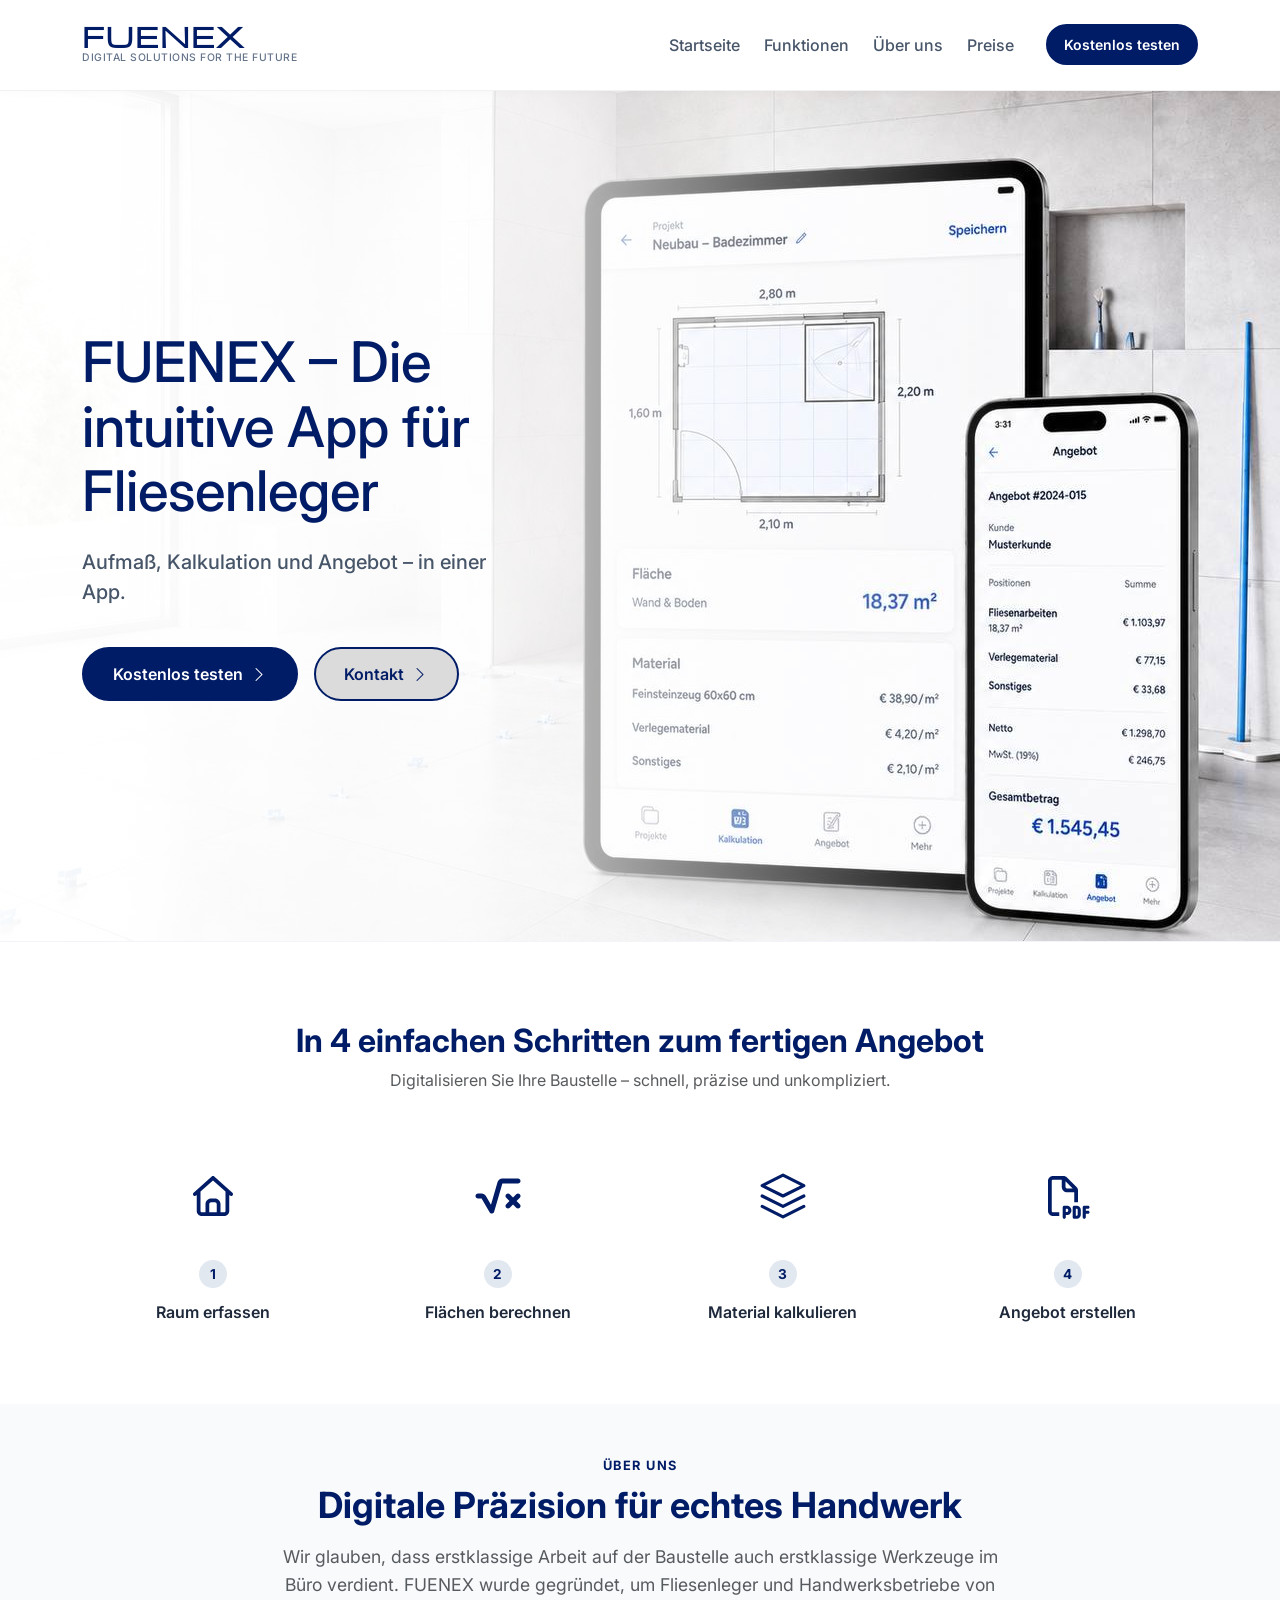
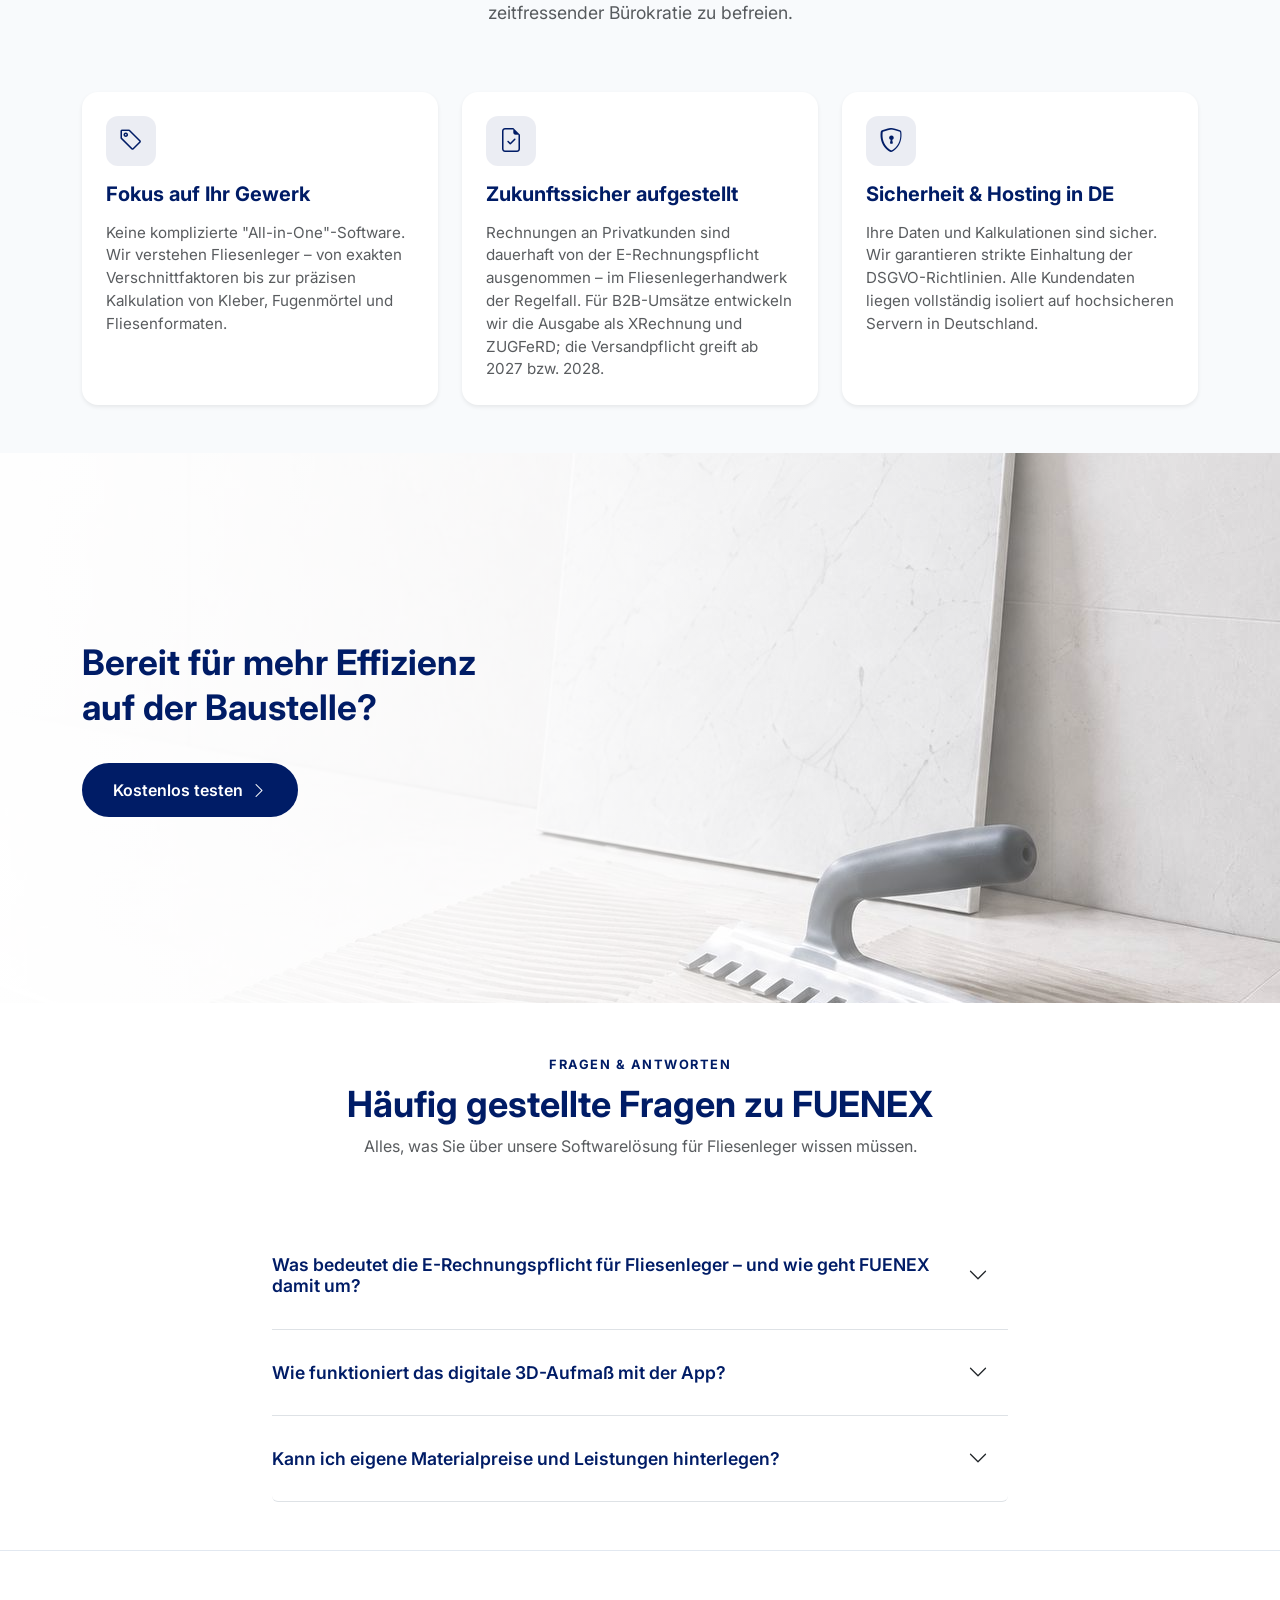
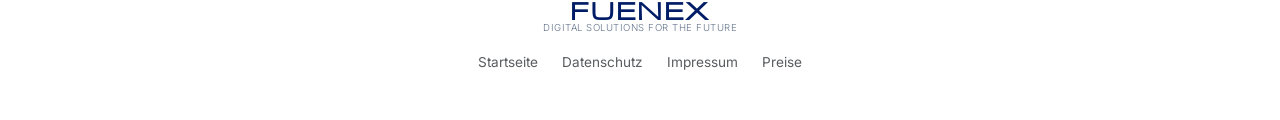
==== commit e536ddf8: "add impresum" ====
--- a/index.html
+++ b/index.html
@@ -467,6 +467,7 @@
             <div class="d-flex justify-content-center gap-4">
                 <a href="index.html" class="text-muted small text-decoration-none" style="font-size: 0.85rem;">Startseite</a>
                 <a href="datenschutz.html" class="text-muted small text-decoration-none" style="font-size: 0.85rem;">Datenschutz</a>
+                <a href="impressum.html" class="text-muted small text-decoration-none" style="font-size: 0.85rem;">Impressum</a>
                 <a href="preise.html" class="text-muted small text-decoration-none" style="font-size: 0.85rem;">Preise</a>
             </div>
         </div>
--- a/styles.css
+++ b/styles.css
@@ -140,7 +140,7 @@
     color: #ffffff;
     font-weight: 600;
     padding: 0.8rem 1.8rem;
-    border-radius: 6px;
+    border-radius: 50px;
     border: 2px solid var(--primary-color);
     transition: all 0.2s ease-in-out;
     text-decoration: none;
@@ -157,7 +157,7 @@
     color: var(--primary-color);
     font-weight: 600;
     padding: 0.8rem 1.8rem;
-    border-radius: 6px;
+    border-radius: 50px;
     border: 2px solid var(--primary-color);
     transition: all 0.2s ease-in-out;
     text-decoration: none;
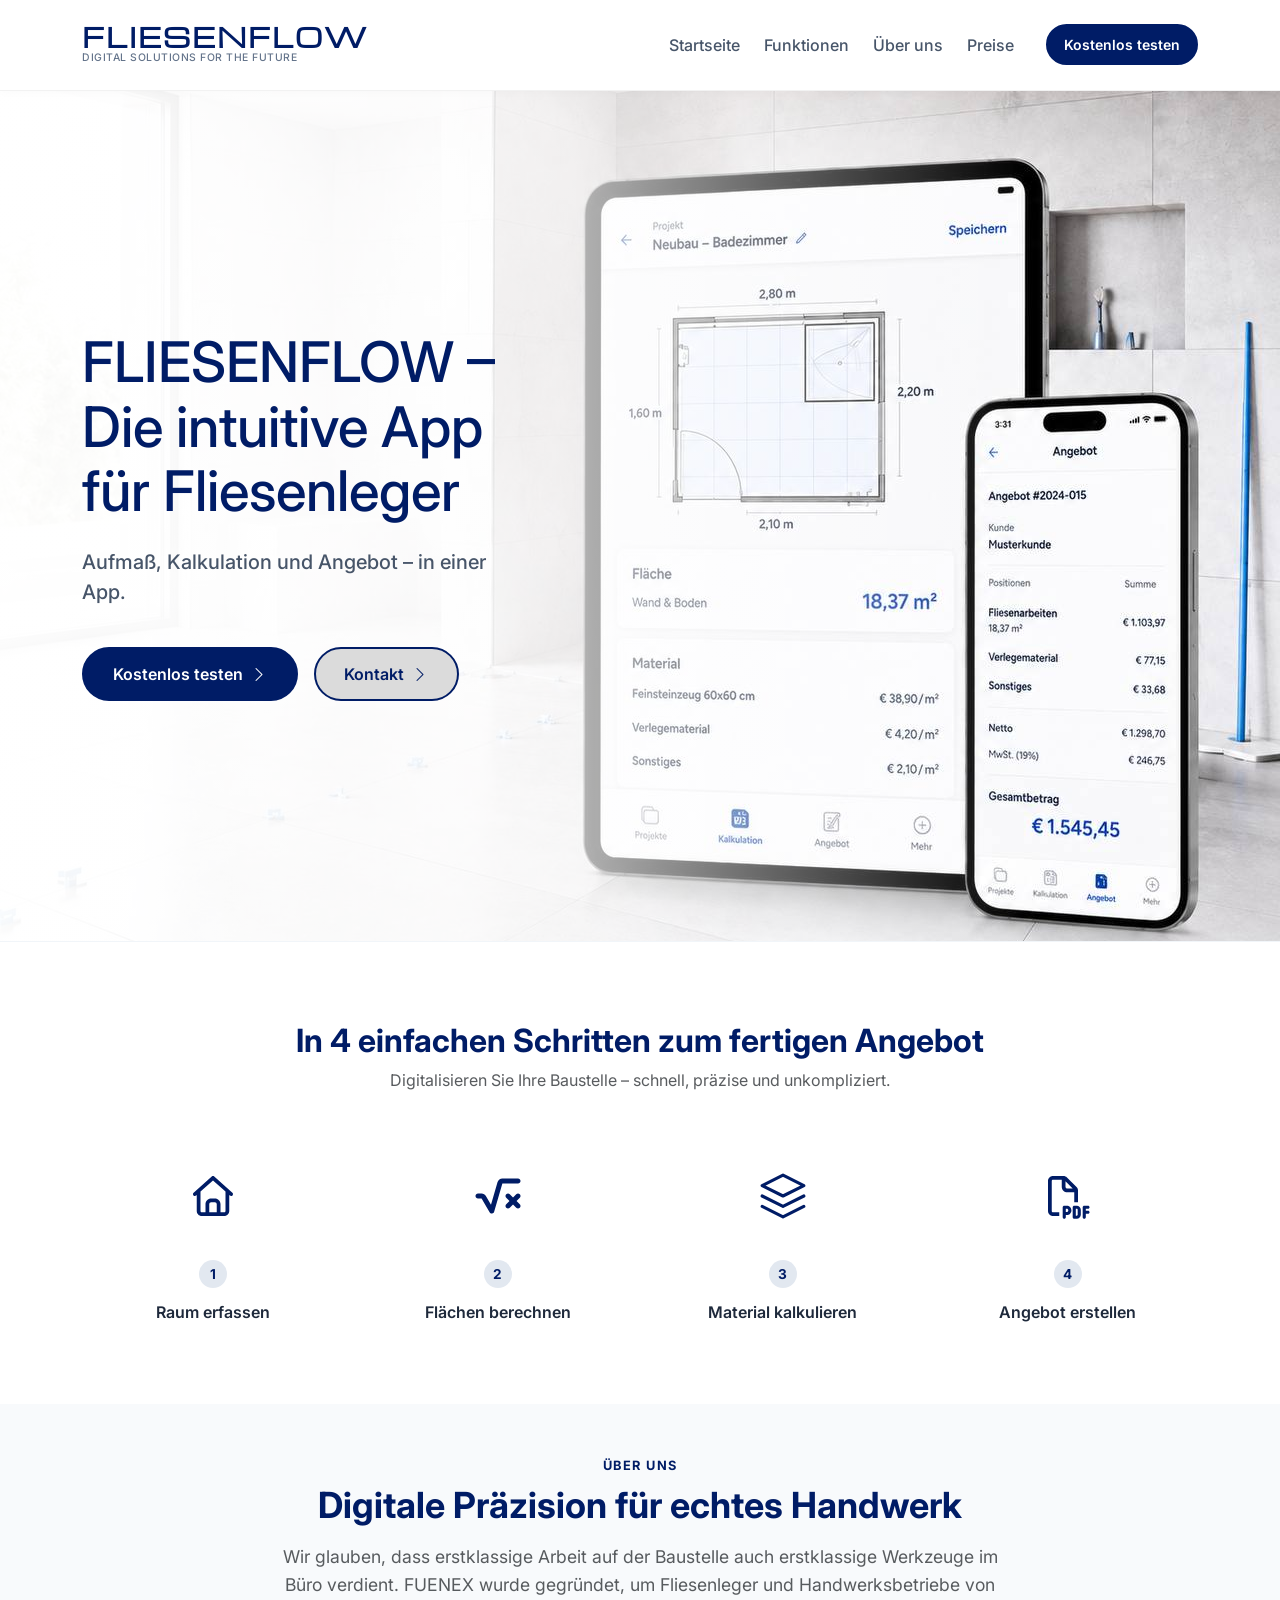
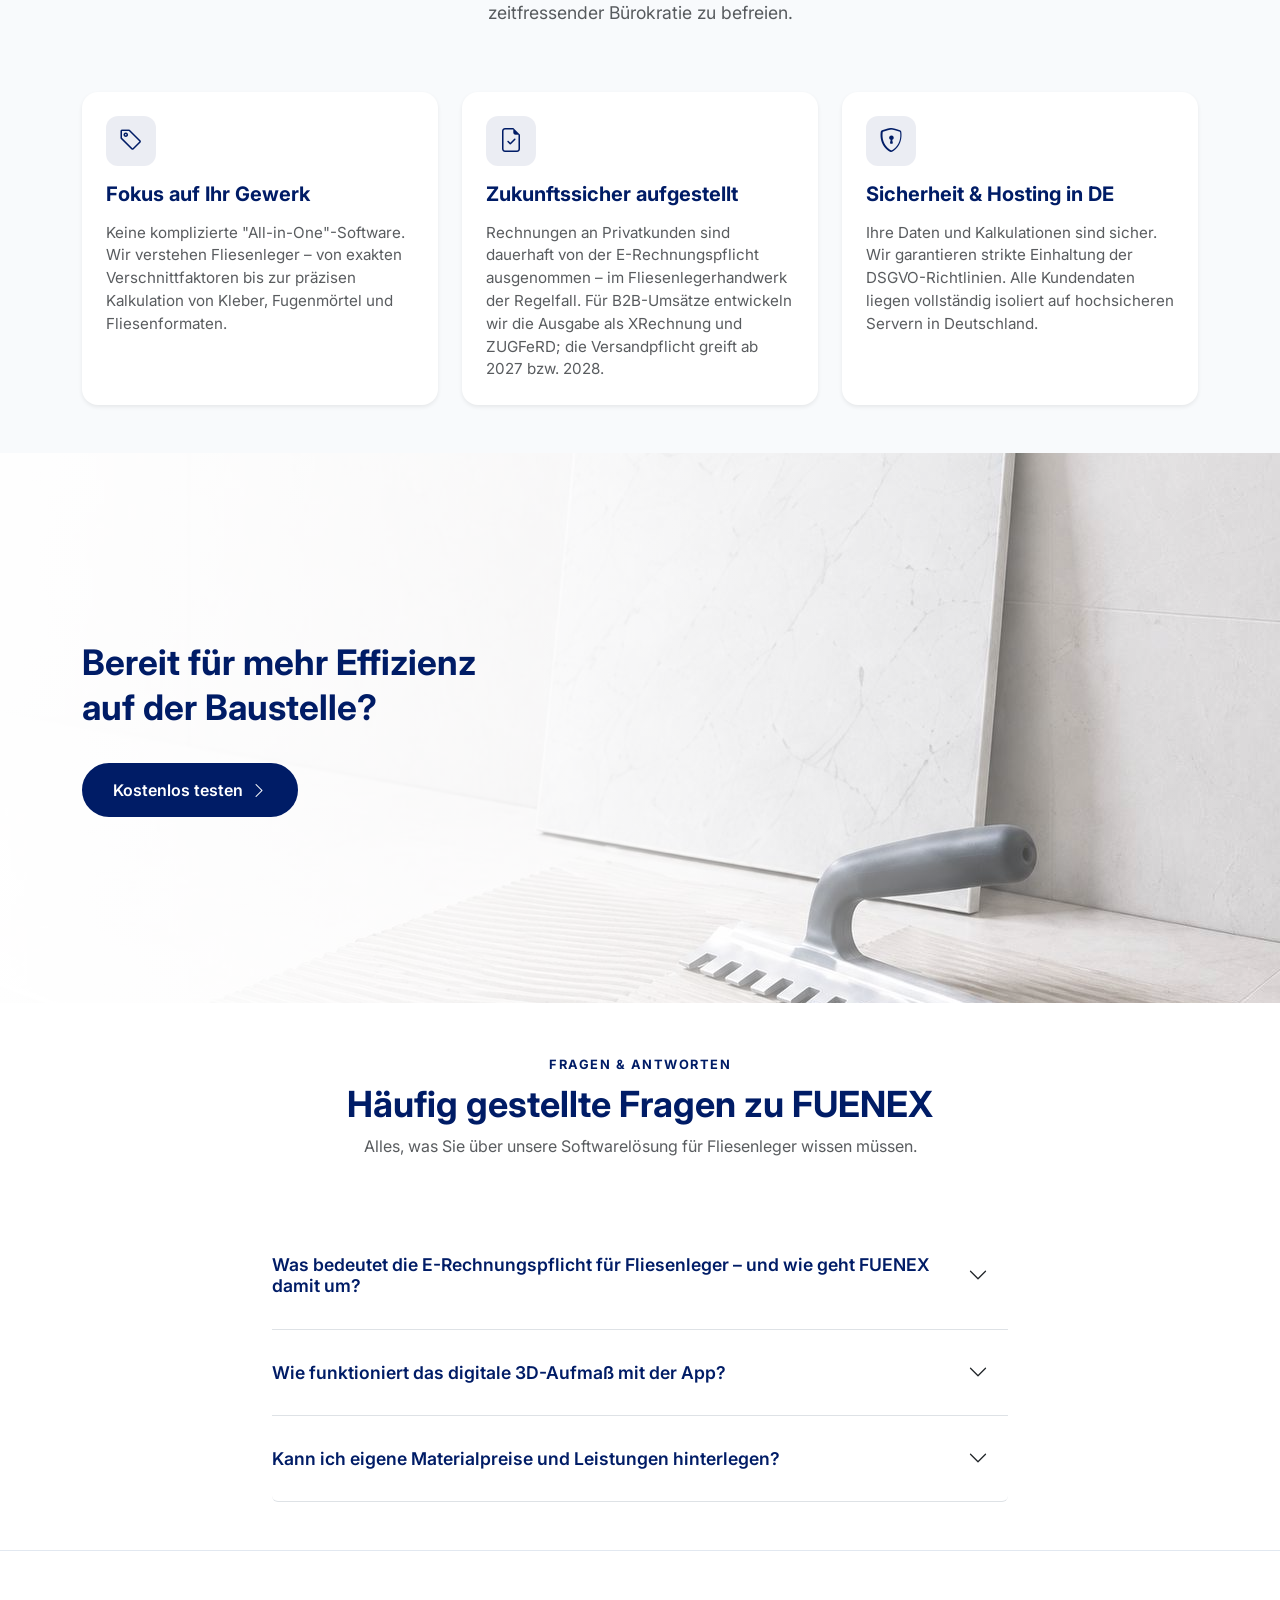
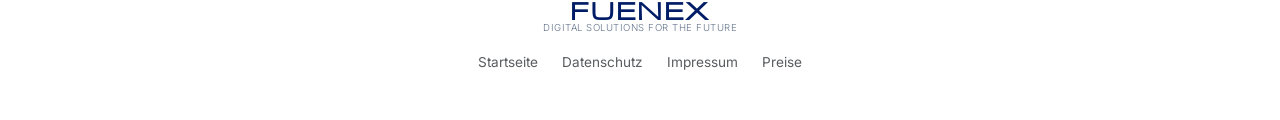
==== commit b4fe722d: "update name FLIESENFLOW" ====
--- a/index.html
+++ b/index.html
@@ -6,7 +6,7 @@
     <meta name="viewport" content="width=device-width, initial-scale=1.0">
 
     <!-- SEO: Оптимизированный заголовок (до 60 символов) -->
-    <title>FUENEX | Die intuitive App für Fliesenleger</title>
+    <title>FLIESENFLOW | Die intuitive App für Fliesenleger</title>
 
     <!-- SEO: Мета-описание (140-160 символов с ключевыми словами) -->
     <meta name="description"
@@ -124,12 +124,6 @@
     }
     </script>
 
-    <script>
-        !function(t,e){var o,n,p,r;e.__SV||(window.posthog=e,e._i=[],e.init=function(i,s,a){function g(t,e){var o=e.split(".");2==o.length&&(t=t[o[0]],e=o[1]),t[e]=function(){t.push([e].concat(Array.prototype.slice.call(arguments,0)))}}var u=e;for("undefined"!=typeof a?u=e[a]=[]:a="posthog",u.people=u.people||[],u.toString=function(t){var e="posthog";return"posthog"!==a&&(e+="."+a),t||(e+=" (stub)"),e},u.people.toString=function(){return u.toString(1)+".people (stub)"},o="capture identify alias people.set people.set_once set_config register register_once unregister opt_out_capturing has_opted_out_capturing opt_in_capturing reset isFeatureEnabled onFeatureFlags getFeatureFlag getFeatureFlagPayload reloadFeatureFlags group updateEarlyAccessFeatureEnrollment getEarlyAccessFeatures getActiveMatchingSurveys getSurveys onSessionId".split(" "),n=0;n<o.length;n++)g(u,o[n]);e._i.push([i,s,a])},e.__SV=1.0,o=t.createElement("script"),o.type="text/javascript",o.async=!0,o.src=s.api_host+"/static/array.js",(r=t.getElementsByTagName("script")[0]).parentNode.insertBefore(o,r))}
-        (document,window.posthog||[]);
-        posthog.init('<ВАШ_API_KEY_ИЗ_КАБИНЕТА>', {api_host: 'https://us.i.posthog.com'})
-    </script>
-    
 </head>
 
 <body>
@@ -139,7 +133,7 @@
         <div class="container">
             <!-- Логотип -->
             <a class="navbar-brand d-flex flex-column align-items-start" href="#home">
-                <span class="brand-logo">FUENEX</span>
+                <span class="brand-logo">FLIESENFLOW</span>
                 <span class="brand-sub">Digital Solutions for the Future</span>
             </a>
 
@@ -181,7 +175,7 @@
             <div class="row">
                 <!-- Текст занимает 5 колонок из 12 на больших экранах -->
                 <div class="col-lg-5 text-center text-lg-start">
-                    <h1 class="hero-title ">FUENEX – Die intuitive App für Fliesenleger</h1>
+                    <h1 class="hero-title ">FLIESENFLOW – Die intuitive App für Fliesenleger</h1>
                     <p class="hero-subtitle">Aufmaß, Kalkulation und Angebot – in einer App.</p>
                     <div class="d-flex flex-column flex-sm-row justify-content-center justify-content-lg-start gap-3">
                         <a href="https://home-build.smartsoftsystem.de" class="btn btn-custom-primary">
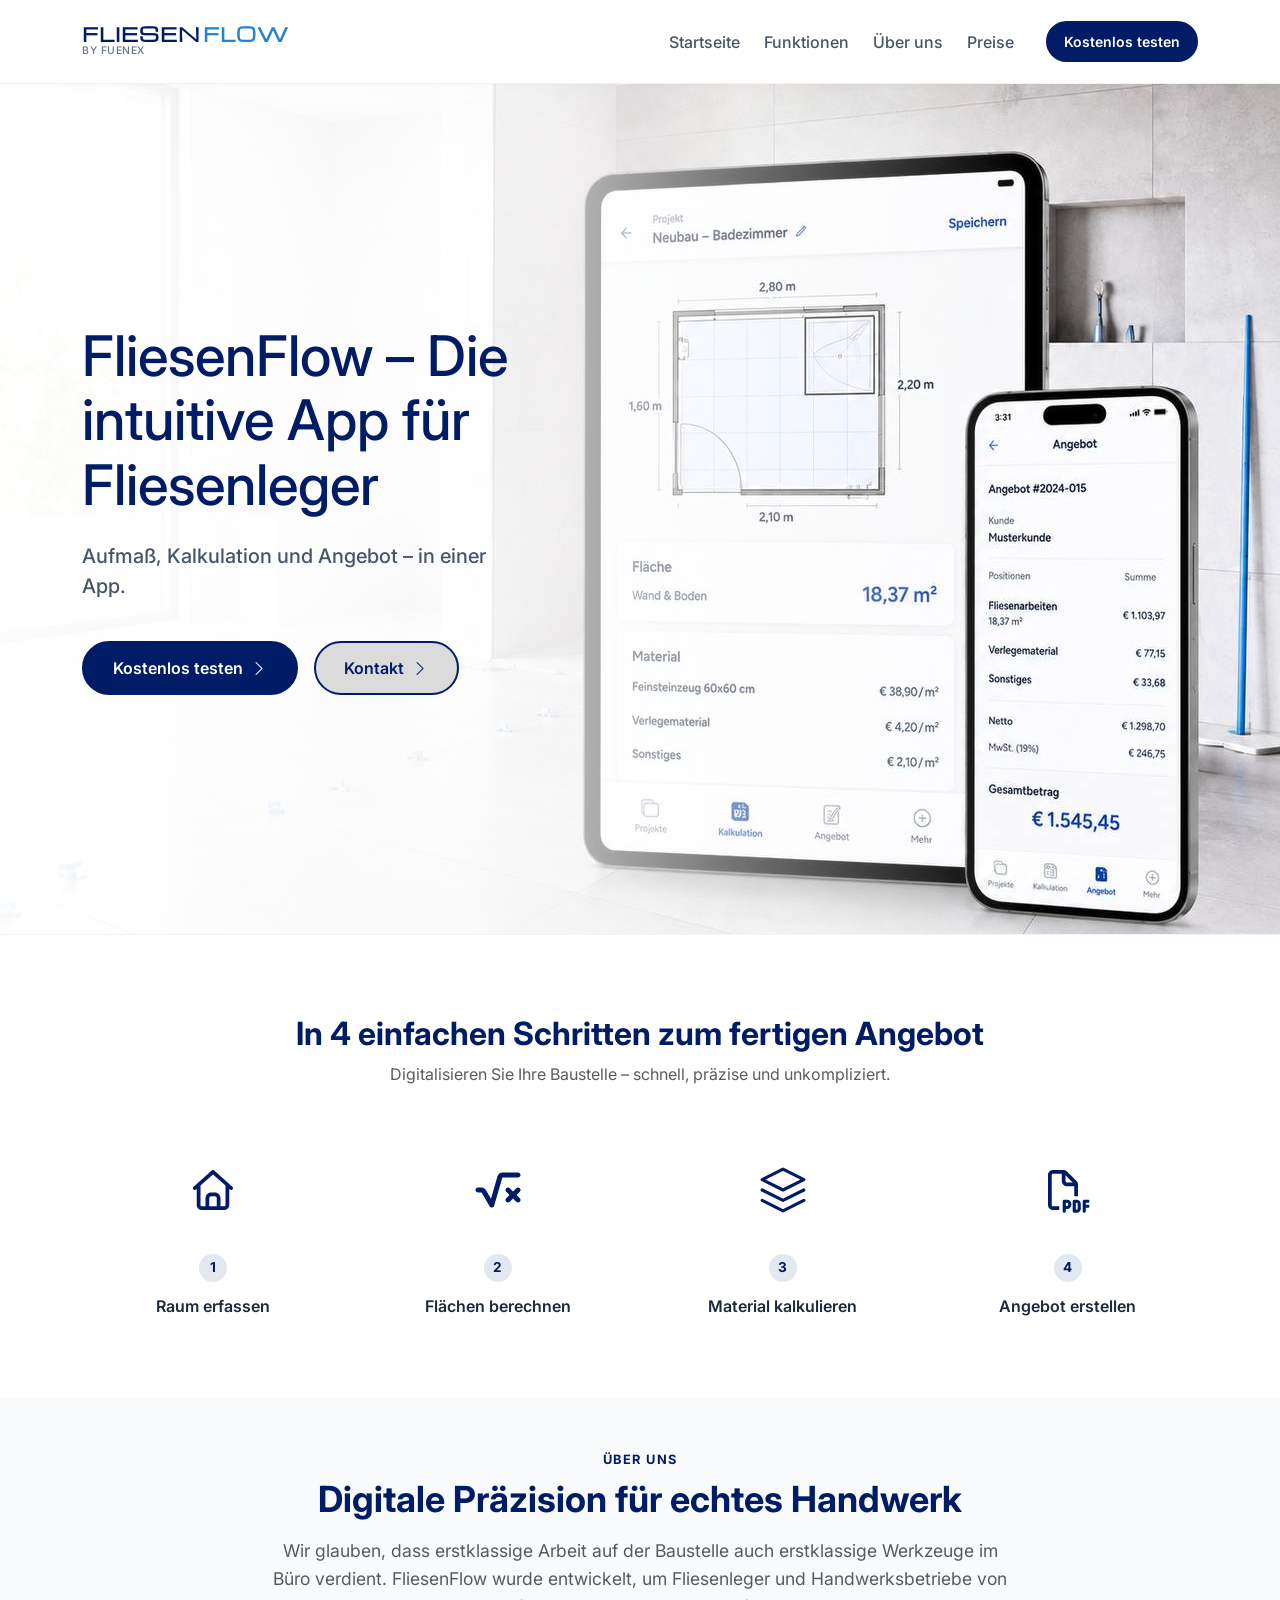
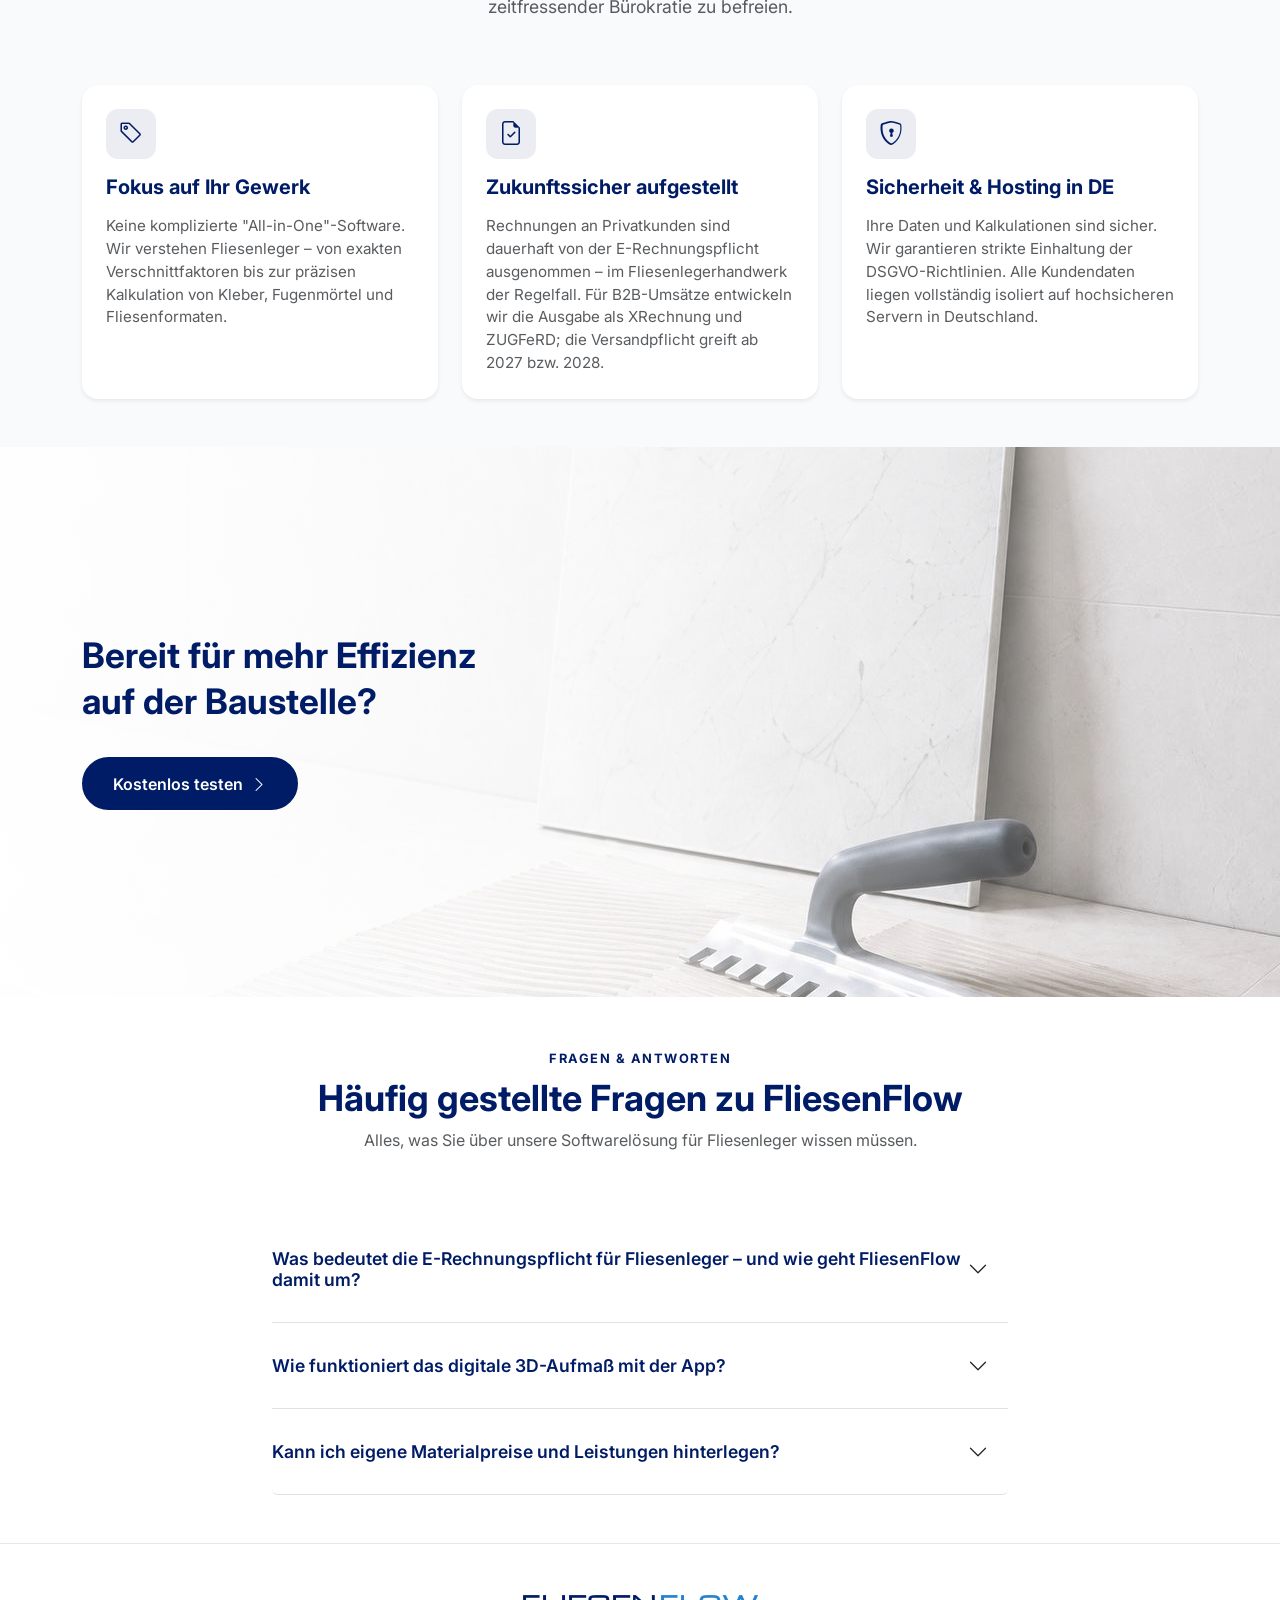
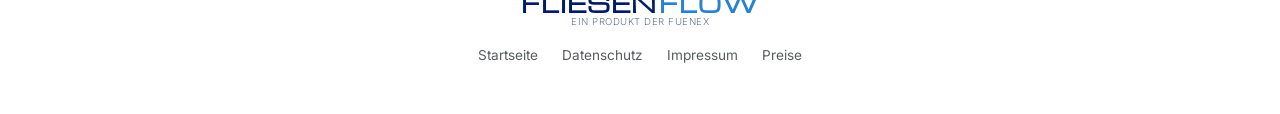
==== commit 0c95e05e: "refactor: split FliesenFlow logo into two-tone design (Fliesen #001C66 + Flow #2782CF), reduce logo " ====
--- a/index.html
+++ b/index.html
@@ -6,27 +6,27 @@
     <meta name="viewport" content="width=device-width, initial-scale=1.0">
 
     <!-- SEO: Оптимизированный заголовок (до 60 символов) -->
-    <title>FLIESENFLOW | Die intuitive App für Fliesenleger</title>
+    <title>FliesenFlow | Die intuitive App für Fliesenleger</title>
 
     <!-- SEO: Мета-описание (140-160 символов с ключевыми словами) -->
     <meta name="description"
         content="Die Software & App für Fliesenleger in Deutschland. Mobiles Aufmaß, präzise Materialkalkulation und rechtssichere Angebote in unter 10 Minuten erstellen.">
 
     <!-- SEO: Каноническая ссылка -->
-    <link rel="canonical" href="https://fuenex.de/">
+    <link rel="canonical" href="https://fliesenflow.de/">
 
     <!-- Social Media SEO (Open Graph) -->
     <meta property="og:type" content="website">
-    <meta property="og:title" content="FUENEX | Die App für Fliesenleger - Aufmaß & Angebot">
+    <meta property="og:title" content="FliesenFlow | Die App für Fliesenleger - Aufmaß & Angebot">
     <meta property="og:description"
         content="Schnelles mobiles Aufmaß, präzise Materialberechnung und professionelle Angebote als PDF – direkt auf der Baustelle erstellen.">
-    <meta property="og:url" content="https://fuenex.de/">
-    <meta property="og:image" content="https://fuenex.de/images/og-share.jpg">
-    <meta property="og:site_name" content="FUENEX">
+    <meta property="og:url" content="https://fliesenflow.de/">
+    <meta property="og:image" content="https://fliesenflow.de/images/og-share.jpg">
+    <meta property="og:site_name" content="FliesenFlow">
 
     <!-- Twitter Card -->
     <meta name="twitter:card" content="summary_large_image">
-    <meta name="twitter:title" content="FUENEX | Die App für Fliesenleger">
+    <meta name="twitter:title" content="FliesenFlow | Die App für Fliesenleger">
     <meta name="twitter:description"
         content="Mobiles Aufmaß und rechtssichere Angebote für Fliesenleger-Betriebe direkt auf dem Smartphone erstellen.">
 
@@ -81,7 +81,11 @@
     {
         "@context": "https://schema.org",
         "@type": "SoftwareApplication",
-        "name": "FUENEX",
+        "name": "FliesenFlow",
+        "author": {
+          "@type": "Organization",
+          "name": "fuenex"
+        },
         "operatingSystem": "iOS, Web",
         "applicationCategory": "BusinessApplication",
         "offers": {
@@ -101,17 +105,17 @@
       "@type": "FAQPage",
       "mainEntity": [{
         "@type": "Question",
-        "name": "Was bedeutet die E-Rechnungspflicht für Fliesenleger \u2013 und wie geht FUENEX damit um?",
+        "name": "Was bedeutet die E-Rechnungspflicht für Fliesenleger \u2013 und wie geht FliesenFlow damit um?",
         "acceptedAnswer": {
           "@type": "Answer",
-          "text": "Die E-Rechnungspflicht gilt ausschließlich für Umsätze zwischen Unternehmen (B2B). Rechnungen an Privatkunden \u2013 im Fliesenlegerhandwerk der Regelfall \u2013 sind dauerhaft ausgenommen. Empfangen müssen deutsche Unternehmen E-Rechnungen bereits seit dem 1. Januar 2025. Die Pflicht zum Versand greift ab dem 1. Januar 2027 für Betriebe mit mehr als 800.000 Euro Vorjahresumsatz und ab dem 1. Januar 2028 für alle übrigen. FUENEX deckt heute Aufmaß, Materialkalkulation und Angebote als PDF ab. Die Rechnungsstellung befindet sich in Entwicklung; die Ausgabe als XRechnung und ZUGFeRD ist für den B2B-Fall vorgesehen."
+          "text": "Die E-Rechnungspflicht gilt ausschließlich für Umsätze zwischen Unternehmen (B2B). Rechnungen an Privatkunden \u2013 im Fliesenlegerhandwerk der Regelfall \u2013 sind dauerhaft ausgenommen. Empfangen müssen deutsche Unternehmen E-Rechnungen bereits seit dem 1. Januar 2025. Die Pflicht zum Versand greift ab dem 1. Januar 2027 für Betriebe mit mehr als 800.000 Euro Vorjahresumsatz und ab dem 1. Januar 2028 für alle übrigen. FliesenFlow deckt heute Aufmaß, Materialkalkulation und Angebote als PDF ab. Die Rechnungsstellung befindet sich in Entwicklung; die Ausgabe als XRechnung und ZUGFeRD ist für den B2B-Fall vorgesehen."
         }
       }, {
         "@type": "Question",
         "name": "Wie funktioniert das digitale 3D-Aufmaß mit der App?",
         "acceptedAnswer": {
           "@type": "Answer",
-          "text": "Mit einem LiDAR-fähigen Apple-Gerät (ab iPhone 12 Pro) nutzt FUENEX die Apple RoomPlan API, um Wände, Fenster, Türen und Nischen automatisch zu vermessen. Für andere Geräte gibt es einen manuellen Eingabemodus."
+          "text": "Mit einem LiDAR-fähigen Apple-Gerät (ab iPhone 12 Pro) nutzt FliesenFlow die Apple RoomPlan API, um Wände, Fenster, Türen und Nischen automatisch zu vermessen. Für andere Geräte gibt es einen manuellen Eingabemodus."
         }
       }, {
         "@type": "Question",
@@ -133,8 +137,8 @@
         <div class="container">
             <!-- Логотип -->
             <a class="navbar-brand d-flex flex-column align-items-start" href="#home">
-                <span class="brand-logo">FLIESENFLOW</span>
-                <span class="brand-sub">Digital Solutions for the Future</span>
+                <span class="brand-logo"><span class="brand-fliesen">Fliesen</span><span class="brand-flow">Flow</span></span>
+                <span class="brand-sub">by fuenex</span>
             </a>
 
             <!-- Мобильная кнопка-гамбургер -->
@@ -175,7 +179,7 @@
             <div class="row">
                 <!-- Текст занимает 5 колонок из 12 на больших экранах -->
                 <div class="col-lg-5 text-center text-lg-start">
-                    <h1 class="hero-title ">FLIESENFLOW – Die intuitive App für Fliesenleger</h1>
+                    <h1 class="hero-title ">FliesenFlow – Die intuitive App für Fliesenleger</h1>
                     <p class="hero-subtitle">Aufmaß, Kalkulation und Angebot – in einer App.</p>
                     <div class="d-flex flex-column flex-sm-row justify-content-center justify-content-lg-start gap-3">
                         <a href="https://home-build.smartsoftsystem.de" class="btn btn-custom-primary">
@@ -276,8 +280,8 @@
                     <p class="text-muted mt-3" style="font-size: 1.1rem; line-height: 1.6;">
                         Wir glauben, dass erstklassige Arbeit auf der Baustelle auch erstklassige Werkzeuge im Büro
                         verdient.
-                        FUENEX wurde gegründet, um Fliesenleger und Handwerksbetriebe von zeitfressender Bürokratie zu
-                        befreien.
+                        FliesenFlow wurde entwickelt, um Fliesenleger und Handwerksbetriebe von zeitfressender
+                        Bürokratie zu befreien.
                     </p>
                 </div>
             </div>
@@ -355,7 +359,7 @@
                     <span class="text-uppercase fw-bold"
                         style="font-size: 0.8rem; letter-spacing: 1.5px; color: #001C66;">Fragen & Antworten</span>
                     <h2 class="mt-2 fw-bold" style="color: #001C66; font-size: 2.25rem;">Häufig gestellte Fragen zu
-                        FUENEX</h2>
+                        FliesenFlow</h2>
                     <p class="text-muted">Alles, was Sie über unsere Softwarelösung für Fliesenleger wissen müssen.</p>
                 </div>
             </div>
@@ -372,8 +376,8 @@
                                     type="button" data-bs-toggle="collapse" data-bs-target="#collapseOne"
                                     aria-expanded="false" aria-controls="collapseOne"
                                     style="font-size: 1.1rem; color: #001C66 !important;">
-                                    Was bedeutet die E-Rechnungspflicht für Fliesenleger &ndash; und wie geht FUENEX
-                                    damit um?
+                                    Was bedeutet die E-Rechnungspflicht für Fliesenleger &ndash; und wie geht
+                                    FliesenFlow damit um?
                                 </button>
                             </h3>
                             <div id="collapseOne" class="accordion-collapse collapse" aria-labelledby="headingOne"
@@ -387,7 +391,7 @@
                                     <em>Versand</em> greift ab dem 1. Januar 2027 für Betriebe mit mehr als
                                     800.000&nbsp;&euro; Vorjahresumsatz und ab dem 1. Januar 2028 für alle übrigen.
                                     <br><br>
-                                    FUENEX deckt heute Aufmaß, Materialkalkulation und Angebote als PDF ab. Die
+                                    FliesenFlow deckt heute Aufmaß, Materialkalkulation und Angebote als PDF ab. Die
                                     Rechnungsstellung befindet sich in Entwicklung; die Ausgabe als
                                     <strong>ZUGFeRD</strong> und <strong>XRechnung</strong> ist für den B2B-Fall
                                     vorgesehen.
@@ -410,7 +414,7 @@
                                 data-bs-parent="#faqAccordion">
                                 <div class="accordion-body ps-0 text-muted"
                                     style="font-size: 0.95rem; line-height: 1.6;">
-                                    Mit einem LiDAR-fähigen Apple-Gerät (ab iPhone 12 Pro / iPad Pro) nutzt FUENEX die
+                                    Mit einem LiDAR-fähigen Apple-Gerät (ab iPhone 12 Pro / iPad Pro) nutzt FliesenFlow die
                                     moderne <strong>Apple RoomPlan API</strong>. Sie scannen den Raum einfach mit der
                                     Kamera: Wände, Fenster, Türen und Nischen werden automatisch erkannt und
                                     zentimetergenau vermessen. Für ältere Geräte steht ein manueller Eingabemodus zur
@@ -435,7 +439,7 @@
                                 <div class="accordion-body ps-0 text-muted"
                                     style="font-size: 0.95rem; line-height: 1.6;">
                                     Ja. In Ihrem persönlichen Firmenprofil können Sie einen eigenen Leistungskatalog und
-                                    Material-Preislisten definieren. FUENEX nutzt diese Daten, um bei der Raumplanung
+                                    Material-Preislisten definieren. FliesenFlow nutzt diese Daten, um bei der Raumplanung
                                     automatisch die passenden Preise für Fliesen, Kleber, Fugenmörtel und Arbeitszeiten
                                     zu berechnen.
                                 </div>
@@ -452,11 +456,10 @@
     <footer class="text-center">
         <div class="container">
             <div class="d-flex flex-column align-items-center mb-3">
-                <span class="brand-logo"
-                    style="font-weight: 800; font-size: 1.4rem; letter-spacing: 2px; color: var(--primary-color);">FUENEX</span>
+                <span class="brand-logo" style="font-weight: 800; font-size: 1.4rem; letter-spacing: 1px;"><span class="brand-fliesen">Fliesen</span><span class="brand-flow">Flow</span></span>
                 <span class="brand-sub"
-                    style="font-size: 0.6rem; letter-spacing: 0.5px; text-transform: uppercase; color: #64748b;">Digital
-                    Solutions for the Future</span>
+                    style="font-size: 0.6rem; letter-spacing: 0.5px; text-transform: uppercase; color: #64748b;">Ein
+                    Produkt der fuenex</span>
             </div>
             <div class="d-flex justify-content-center gap-4">
                 <a href="index.html" class="text-muted small text-decoration-none" style="font-size: 0.85rem;">Startseite</a>
--- a/styles.css
+++ b/styles.css
@@ -50,10 +50,19 @@
 
 .navbar-brand .brand-logo {
     font-weight: 800;
-    font-size: 1.6rem;
-    letter-spacing: 2px;
-    color: var(--primary-color);
+    font-size: 1.2rem;
+    letter-spacing: 1px;
     line-height: 1;
+    display: inline-flex;
+    gap: 2px;
+}
+
+.navbar-brand .brand-fliesen {
+    color: var(--primary-color);
+}
+
+.navbar-brand .brand-flow {
+    color: #2782CF;
 }
 
 .navbar-brand .brand-sub {
@@ -67,13 +76,20 @@
 /* --- СТИЛИЗАЦИЯ ЛОГОТИПА ШРИФТОМ MICHROMA --- */
 .brand-logo {
     font-family: 'Michroma', sans-serif;
-    font-size: 1.4rem;
-    /* Шрифт Michroma довольно широкий, поэтому 1.4rem — оптимальный размер */
+    font-size: 1.0rem;
     letter-spacing: 1px;
-    color: var(--primary-color);
     line-height: 1;
     text-transform: uppercase;
-    display: inline-block;
+    display: inline-flex;
+    gap: 2px;
+}
+
+.brand-fliesen {
+    color: var(--primary-color);
+}
+
+.brand-flow {
+    color: #2782CF;
 }
 
 .brand-sub {
@@ -82,6 +98,15 @@
     color: #64748b;
     letter-spacing: 0.5px;
     text-transform: uppercase;
+}
+
+/* На мобильных экранах логотип уменьшаем ещё больше */
+@media (max-width: 575.98px) {
+    .navbar-brand .brand-logo {
+        font-size: 0.85rem;
+        letter-spacing: 0;
+        gap: 1px;
+    }
 }
 
 /* --- ПЕРВЫЙ ЭКРАН (HERO) НА ВЕСЬ ЭКРАН --- */
